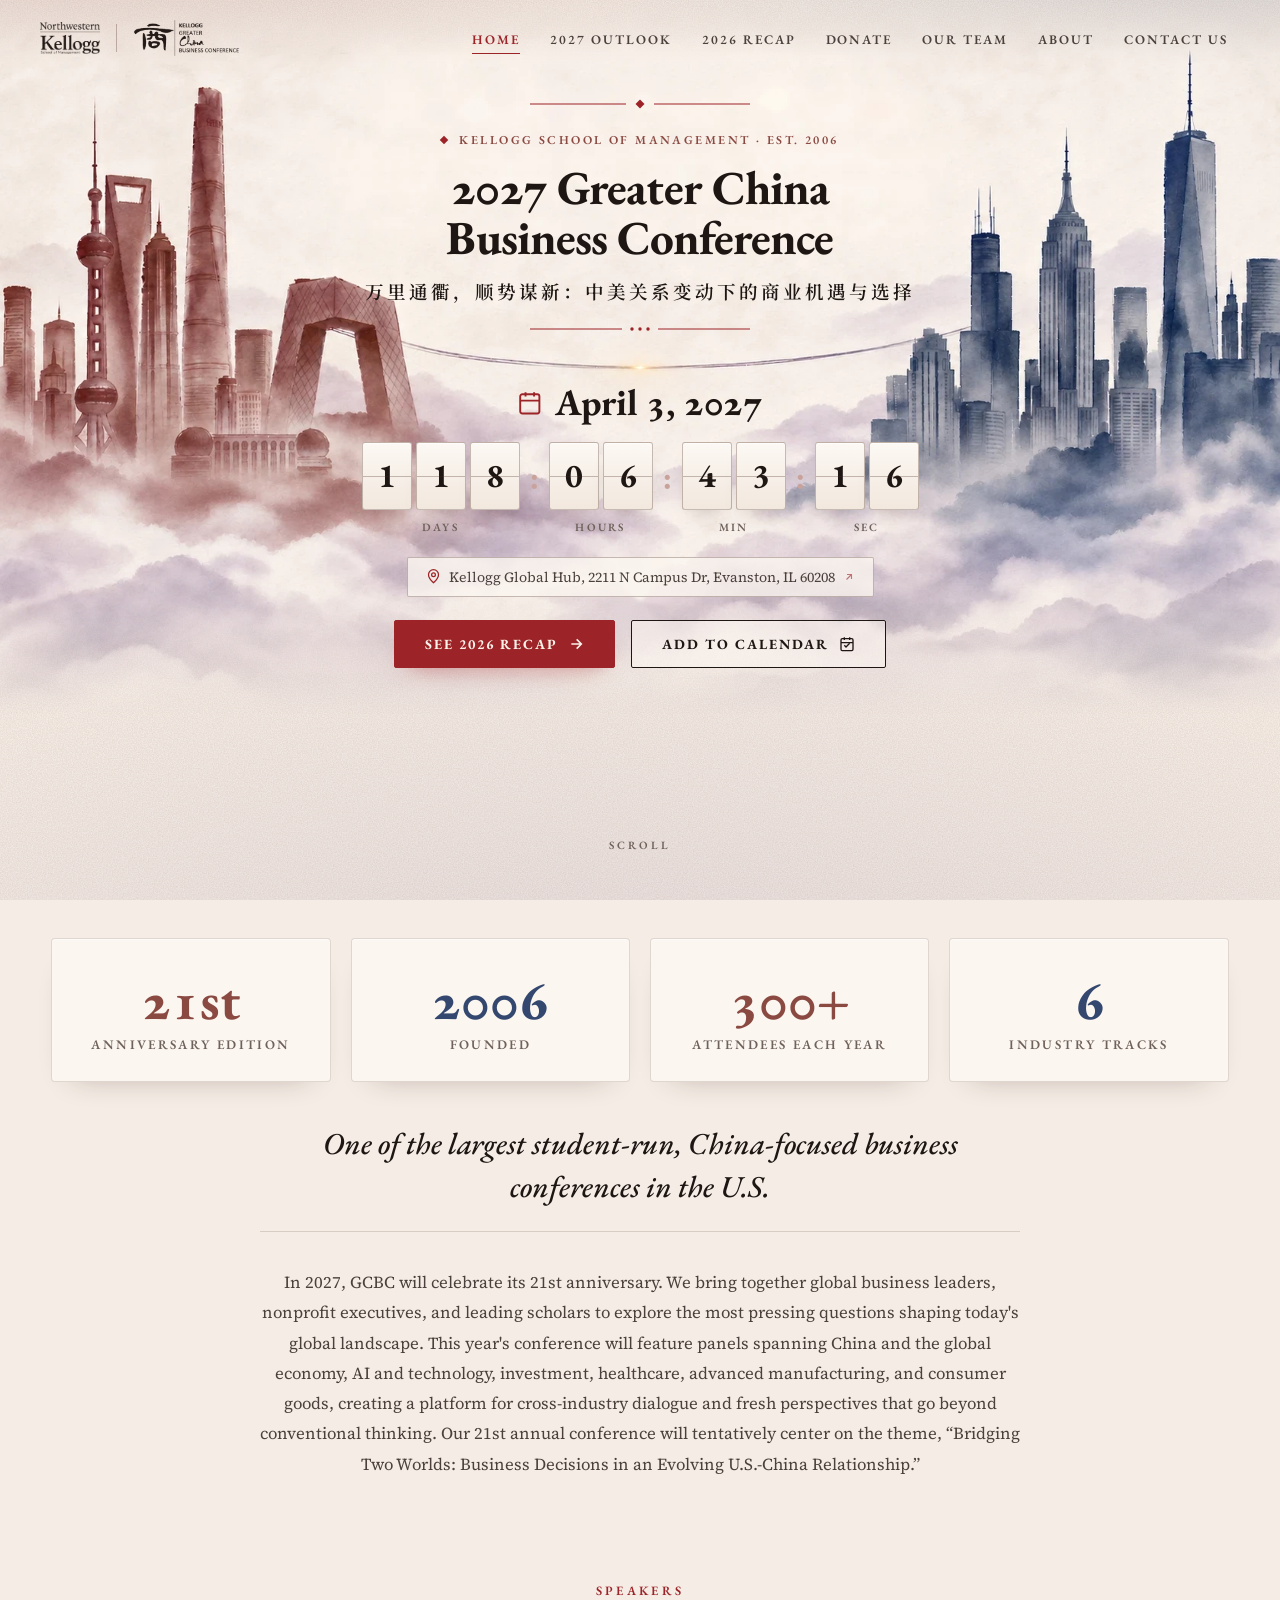
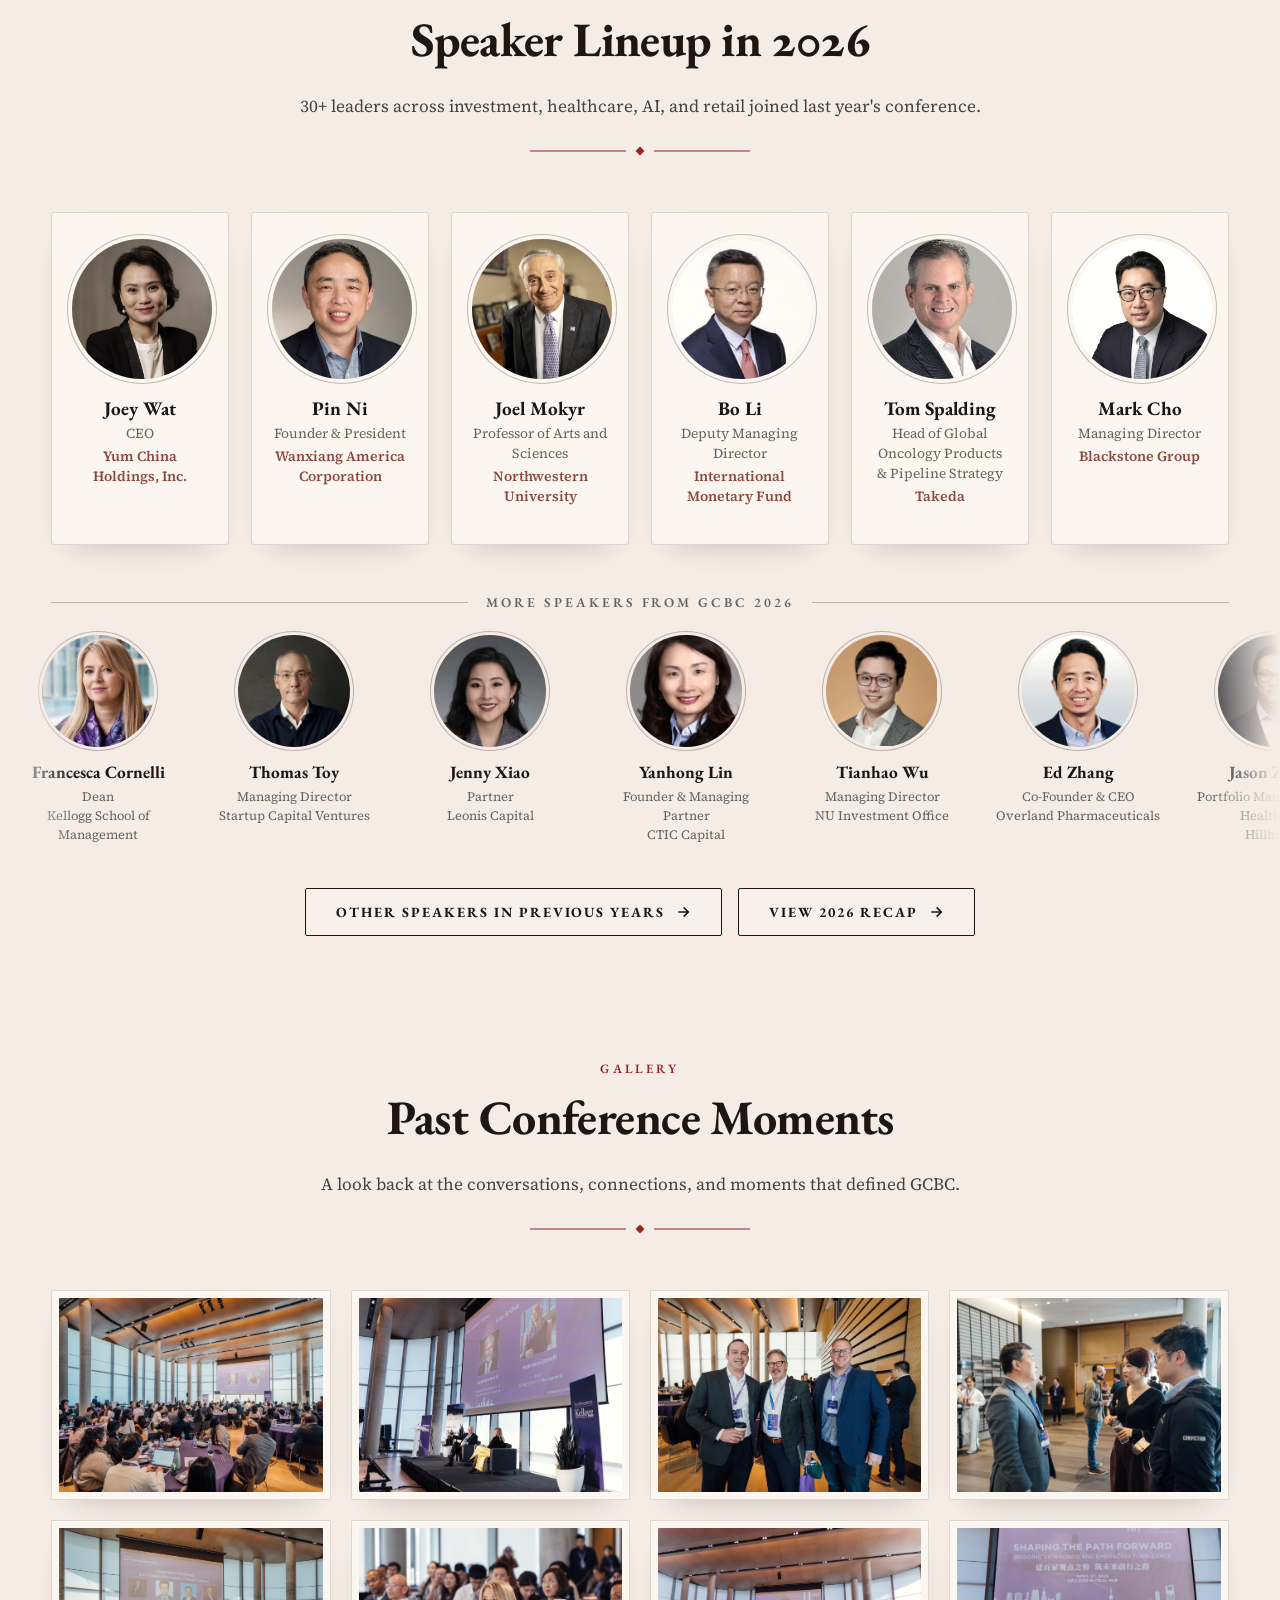
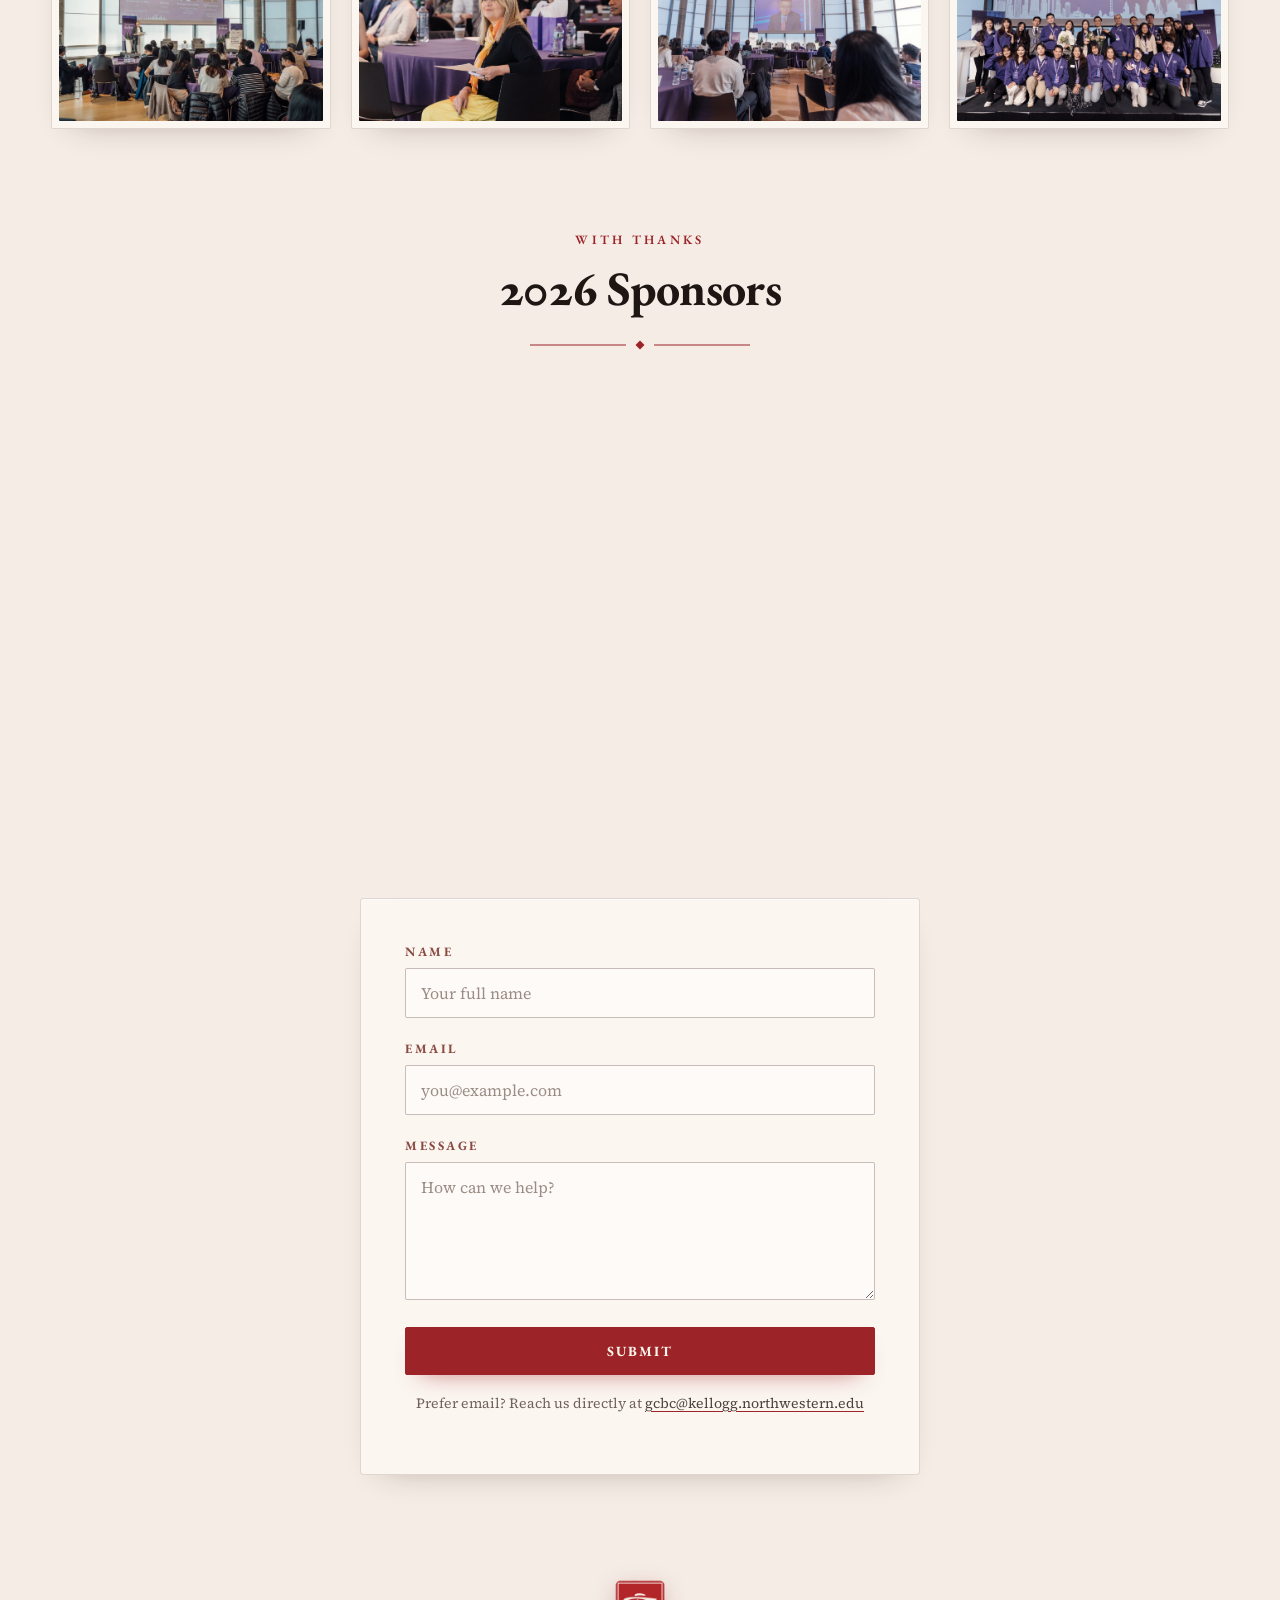
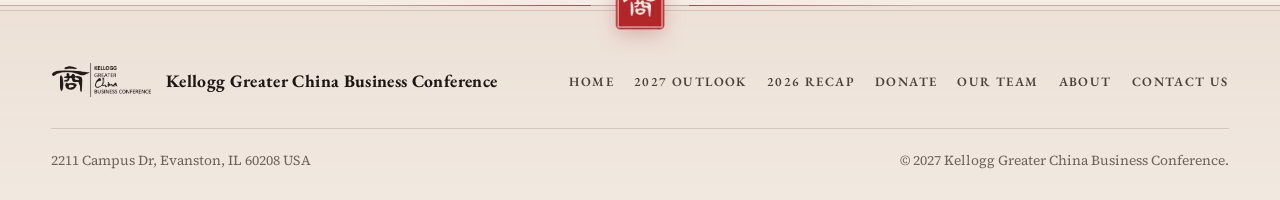
==== index.html @ 3455c98d "Initial commit: GCBC ink-wash redesign Restyle the GCBC site from the dark aurora/glass theme into a" ====
<!DOCTYPE html>
<html lang="en">
<head>
<meta charset="UTF-8">
<meta name="viewport" content="width=device-width, initial-scale=1.0">
<title>Home | Kellogg Greater China Business Conference</title>
<meta name="description" content="2027 Greater China Business Conference — Kellogg School of Management. Coming April 2027.">
<link rel="icon" href="favicon.ico" sizes="any">
<link rel="icon" type="image/png" sizes="32x32" href="favicon-32.png">
<link rel="icon" type="image/png" sizes="16x16" href="favicon-16.png">
<link rel="icon" type="image/png" sizes="192x192" href="favicon-192.png">
<link rel="apple-touch-icon" href="apple-touch-icon.png">
<link rel="stylesheet" href="css/styles.css?v=1">
</head>
<body>

<div class="paper-bg"></div>
<div class="paper-grain"></div>

<!-- NAV -->
<nav class="site-nav">
  <div class="nav-inner">
    <a href="index.html" class="nav-brand">
      <img src="assets/img/logos/kellogg-som-ink.png" alt="Northwestern Kellogg School of Management">
      <span class="divider"></span>
      <img class="gcbc-logo" src="assets/img/logos/gcbc-logo-ink.png" alt="Kellogg Greater China Business Conference">
    </a>
    <ul class="nav-links" id="navLinks">
      <li><a href="index.html">Home</a></li>
      <li><a href="2027-outlook.html">2027 Outlook</a></li>
      <li><a href="2026-recap.html">2026 Recap</a></li>
      <li><a href="donate.html">Donate</a></li>
      <li><a href="our-team.html">Our Team</a></li>
      <li><a href="about-us.html">About</a></li>
      <li><a href="contact-us.html">Contact Us</a></li>
    </ul>
    <button class="nav-toggle" id="navToggle" aria-label="Toggle menu"><span></span><span></span><span></span></button>
  </div>
</nav>

<!-- HERO -->
<header class="hero">
  <div class="hero-stage">
    <div class="hero-media">
      <img src="assets/img/hero/inkwash-skyline.webp" width="1678" height="937" fetchpriority="high" alt="Ink-wash illustration of the Shanghai and Beijing skylines in rust on the left and the Chicago and New York skylines in slate blue on the right, joined by a slender bridge above the clouds">
    </div>
    <div class="hero-top">
      <span class="orn"></span>
      <div class="hero-eyebrow"><span class="dot"></span> Kellogg School of Management &middot; Est. 2006</div>
      <h1 class="hero-title">2027 Greater China<br>Business Conference</h1>
      <p class="hero-cn" lang="zh-Hans">万里通衢，顺势谋新：中美关系变动下的商业机遇与选择</p>
      <span class="orn-dots"></span>
    </div>
    <div class="hero-lower">
      <div class="hero-date">
        <svg viewBox="0 0 24 24" fill="none" stroke="currentColor" stroke-width="1.8"><rect x="3" y="4" width="18" height="18" rx="2"/><path d="M16 2v4M8 2v4M3 10h18"/></svg>
        <span>April 3, 2027</span>
      </div>
      <div class="countdown" id="heroCountdown" data-target="2027-04-03T09:30:00-05:00" aria-label="Countdown to GCBC 2027"></div>
      <div class="hero-meta">
        <a class="pill pill-link" href="https://www.google.com/maps/search/?api=1&amp;query=Kellogg+Global+Hub+2211+N+Campus+Dr+Evanston+IL+60208" target="_blank" rel="noopener">
          <svg viewBox="0 0 24 24" fill="none" stroke="currentColor" stroke-width="2"><path d="M12 22s8-7.5 8-13a8 8 0 1 0-16 0c0 5.5 8 13 8 13z"/><circle cx="12" cy="9" r="3"/></svg>
          Kellogg Global Hub, 2211 N Campus Dr, Evanston, IL 60208
          <svg class="pill-link-icon" viewBox="0 0 24 24" fill="none" stroke="currentColor" stroke-width="2.2"><path d="M7 17 17 7M8 7h9v9"/></svg>
        </a>
      </div>
      <div class="hero-cta">
        <a href="2026-recap.html" class="btn btn-primary">
          See 2026 Recap
          <svg width="16" height="16" viewBox="0 0 24 24" fill="none" stroke="currentColor" stroke-width="2.4"><path d="M5 12h14M13 5l7 7-7 7"/></svg>
        </a>
        <a href="assets/calendar/gcbc-2027.ics" download="GCBC-2027.ics" class="btn btn-ghost">Add to Calendar
          <svg width="16" height="16" viewBox="0 0 24 24" fill="none" stroke="currentColor" stroke-width="2"><rect x="3" y="4" width="18" height="18" rx="2"/><path d="M16 2v4M8 2v4M3 10h18"/><path d="M8 14l2.5 2.5L16 11"/></svg>
        </a>
      </div>
    </div>
    <div class="scroll-cue">
      <span>SCROLL</span>
      <div class="scroll-chevrons">
        <svg viewBox="0 0 24 24" fill="none" stroke="currentColor" stroke-width="2.4" stroke-linecap="round" stroke-linejoin="round"><path d="M6 9l6 6 6-6"/></svg>
        <svg viewBox="0 0 24 24" fill="none" stroke="currentColor" stroke-width="2.4" stroke-linecap="round" stroke-linejoin="round"><path d="M6 9l6 6 6-6"/></svg>
      </div>
    </div>
  </div>
</header>

<!-- STATS -->
<section class="section-tight">
  <div class="container">
    <div class="stats-row" data-stagger>
      <div class="paper-card stat-card reveal-scale">
        <div class="stat-num" data-count="21" data-suffix="st">0</div>
        <div class="stat-label">Anniversary Edition</div>
      </div>
      <div class="paper-card stat-card reveal-scale">
        <div class="stat-num" data-count="2006">0</div>
        <div class="stat-label">Founded</div>
      </div>
      <div class="paper-card stat-card reveal-scale">
        <div class="stat-num" data-count="300" data-suffix="+">0</div>
        <div class="stat-label">Attendees Each Year</div>
      </div>
      <div class="paper-card stat-card reveal-scale">
        <div class="stat-num" data-count="6">0</div>
        <div class="stat-label">Industry Tracks</div>
      </div>
    </div>
    <p class="stats-lead reveal">One of the largest student-run, China-focused business conferences in the U.S.</p>
    <p class="hero-desc reveal" style="max-width:760px; margin:24px auto 0; padding-top:36px; text-align:center; border-top:1px solid var(--border);">In 2027, GCBC will celebrate its 21st anniversary. We bring together global business leaders, nonprofit executives, and leading scholars to explore the most pressing questions shaping today's global landscape. This year's conference will feature panels spanning China and the global economy, AI and technology, investment, healthcare, advanced manufacturing, and consumer goods, creating a platform for cross-industry dialogue and fresh perspectives that go beyond conventional thinking. Our 21st annual conference will tentatively center on the theme, &ldquo;Bridging Two Worlds: Business Decisions in an Evolving U.S.-China Relationship.&rdquo;</p>
  </div>
</section>

<!-- SPEAKER LINEUP 2026 -->
<section class="section">
  <div class="container">
    <div class="section-head reveal">
      <span class="eyebrow">Speakers</span>
      <h2 class="section-title">Speaker Lineup in 2026</h2>
      <p class="section-sub">30+ leaders across investment, healthcare, AI, and retail joined last year's conference.</p>
    </div>
    <div class="people-grid cols-6 featured-speakers" data-stagger>
      <div class="paper-card person-card reveal-scale">
        <div class="person-photo"><img src="assets/img/speakers-2026/joey-wat.jpg" alt="Joey Wat" loading="lazy"></div>
        <div class="person-name">Joey Wat</div>
        <div class="person-role">CEO</div>
        <div class="person-org">Yum China Holdings, Inc.</div>
      </div>
      <div class="paper-card person-card reveal-scale">
        <div class="person-photo"><img src="assets/img/speakers-2026/pin-ni.jpg" alt="Pin Ni" loading="lazy"></div>
        <div class="person-name">Pin Ni</div>
        <div class="person-role">Founder &amp; President</div>
        <div class="person-org">Wanxiang America Corporation</div>
      </div>
      <div class="paper-card person-card reveal-scale">
        <div class="person-photo"><img src="assets/img/speakers-2026/joel-mokyr.jpg" alt="Joel Mokyr" loading="lazy"></div>
        <div class="person-name">Joel Mokyr</div>
        <div class="person-role">Professor of Arts and Sciences</div>
        <div class="person-org">Northwestern University</div>
      </div>
      <div class="paper-card person-card reveal-scale">
        <div class="person-photo"><img src="assets/img/speakers-2026/bo-li.jpg" alt="Bo Li" loading="lazy"></div>
        <div class="person-name">Bo Li</div>
        <div class="person-role">Deputy Managing Director</div>
        <div class="person-org">International Monetary Fund</div>
      </div>
      <div class="paper-card person-card reveal-scale">
        <div class="person-photo"><img src="assets/img/speakers-2026/tom-spalding.jpg" alt="Tom Spalding" loading="lazy"></div>
        <div class="person-name">Tom Spalding</div>
        <div class="person-role">Head of Global Oncology Products &amp; Pipeline Strategy</div>
        <div class="person-org">Takeda</div>
      </div>
      <div class="paper-card person-card reveal-scale">
        <div class="person-photo"><img src="assets/img/speakers-2026/mark-cho.jpg" alt="Mark Cho" loading="lazy"></div>
        <div class="person-name">Mark Cho</div>
        <div class="person-role">Managing Director</div>
        <div class="person-org">Blackstone Group</div>
      </div>
    </div>
    <div class="speaker-divider reveal"><span>More speakers from GCBC 2026</span></div>
  </div>
  <div class="speaker-marquee">
    <div class="speaker-marquee-track">
      <div class="speaker-card">
        <div class="speaker-photo"><img src="assets/img/speakers-2026/francesca-cornelli.jpg" alt="Francesca Cornelli" loading="lazy"></div>
        <div class="speaker-name">Francesca Cornelli</div>
        <div class="speaker-title">Dean<br>Kellogg School of Management</div>
      </div>
      <div class="speaker-card">
        <div class="speaker-photo"><img src="assets/img/speakers-2026/thomas-toy.jpg" alt="Thomas Toy" loading="lazy"></div>
        <div class="speaker-name">Thomas Toy</div>
        <div class="speaker-title">Managing Director<br>Startup Capital Ventures</div>
      </div>
      <div class="speaker-card">
        <div class="speaker-photo"><img src="assets/img/speakers-2026/jenny-xiao.jpg" alt="Jenny Xiao" loading="lazy"></div>
        <div class="speaker-name">Jenny Xiao</div>
        <div class="speaker-title">Partner<br>Leonis Capital</div>
      </div>
      <div class="speaker-card">
        <div class="speaker-photo"><img src="assets/img/speakers-2026/yanhong-lin.jpg" alt="Yanhong Lin" loading="lazy"></div>
        <div class="speaker-name">Yanhong Lin</div>
        <div class="speaker-title">Founder &amp; Managing Partner<br>CTIC Capital</div>
      </div>
      <div class="speaker-card">
        <div class="speaker-photo"><img src="assets/img/speakers-2026/tianhao-wu.jpg" alt="Tianhao Wu" loading="lazy"></div>
        <div class="speaker-name">Tianhao Wu</div>
        <div class="speaker-title">Managing Director<br>NU Investment Office</div>
      </div>
      <div class="speaker-card">
        <div class="speaker-photo"><img src="assets/img/speakers-2026/ed-zhang.jpg" alt="Ed Zhang" loading="lazy"></div>
        <div class="speaker-name">Ed Zhang</div>
        <div class="speaker-title">Co-Founder &amp; CEO<br>Overland Pharmaceuticals</div>
      </div>
      <div class="speaker-card">
        <div class="speaker-photo"><img src="assets/img/speakers-2026/jason-zhang.jpg" alt="Jason Zhang" loading="lazy"></div>
        <div class="speaker-name">Jason Zhang</div>
        <div class="speaker-title">Portfolio Manager, Global Healthcare<br>Hillhouse</div>
      </div>
      <div class="speaker-card">
        <div class="speaker-photo"><img src="assets/img/speakers-2026/fred-fei.jpg" alt="Fred Fei" loading="lazy"></div>
        <div class="speaker-name">Fred Fei</div>
        <div class="speaker-title">CEO &amp; Funding Partner<br>Fortera Capital</div>
      </div>
      <div class="speaker-card">
        <div class="speaker-photo"><img src="assets/img/speakers-2026/anthony-hsiao.jpg" alt="Anthony Hsiao" loading="lazy"></div>
        <div class="speaker-name">Anthony Hsiao</div>
        <div class="speaker-title">Partner<br>Zhongmei Capital</div>
      </div>
      <div class="speaker-card">
        <div class="speaker-photo"><img src="assets/img/speakers-2026/bruce-markell.jpg" alt="Bruce Markell" loading="lazy"></div>
        <div class="speaker-name">Bruce Markell</div>
        <div class="speaker-title">Professor<br>Pritzker Law School</div>
      </div>
      <div class="speaker-card">
        <div class="speaker-photo"><img src="assets/img/speakers-2026/weiyong-sun.jpg" alt="Weiyong Sun" loading="lazy"></div>
        <div class="speaker-name">Weiyong Sun</div>
        <div class="speaker-title">Chief Business Officer<br>Hansoh Pharma</div>
      </div>
      <div class="speaker-card">
        <div class="speaker-photo"><img src="assets/img/speakers-2026/qiusong-tang.jpg" alt="Qiusong Tang" loading="lazy"></div>
        <div class="speaker-name">Qiusong Tang</div>
        <div class="speaker-title">Global Search &amp; Evaluation Lead<br>Roche / Genentech</div>
      </div>
      <div class="speaker-card">
        <div class="speaker-photo"><img src="assets/img/speakers-2026/blake-salisbury.jpg" alt="Blake Salisbury" loading="lazy"></div>
        <div class="speaker-name">Blake Salisbury</div>
        <div class="speaker-title">SVP of Business Development<br>Innovent Biologics</div>
      </div>
      <div class="speaker-card">
        <div class="speaker-photo"><img src="assets/img/speakers-2026/kyle-lahucik.jpg" alt="Kyle LaHucik" loading="lazy"></div>
        <div class="speaker-name">Kyle LaHucik</div>
        <div class="speaker-title">Biotech Journalist<br>Endpoints News</div>
      </div>
      <div class="speaker-card">
        <div class="speaker-photo"><img src="assets/img/speakers-2026/tom-cong.jpg" alt="Tom Cong" loading="lazy"></div>
        <div class="speaker-name">Tom Cong</div>
        <div class="speaker-title">Sr. Director, Corporate Investment<br>Cisco Systems, Inc.</div>
      </div>
      <div class="speaker-card">
        <div class="speaker-photo"><img src="assets/img/speakers-2026/gabriel-quek.jpg" alt="Gabriel Quek" loading="lazy"></div>
        <div class="speaker-name">Gabriel Quek</div>
        <div class="speaker-title">Senior Director &amp; Head of Partnerships<br>Legora</div>
      </div>
      <div class="speaker-card">
        <div class="speaker-photo"><img src="assets/img/speakers-2026/li-wang.jpg" alt="Li Wang" loading="lazy"></div>
        <div class="speaker-name">Li Wang</div>
        <div class="speaker-title">Head of Statistical Innovation<br>AbbVie</div>
      </div>
      <div class="speaker-card">
        <div class="speaker-photo"><img src="assets/img/speakers-2026/sebastien-martin.jpg" alt="S&eacute;bastien Martin" loading="lazy"></div>
        <div class="speaker-name">S&eacute;bastien Martin</div>
        <div class="speaker-title">Associate Professor<br>Kellogg School of Management</div>
      </div>
      <div class="speaker-card">
        <div class="speaker-photo"><img src="assets/img/speakers-2026/xubei-luo.jpg" alt="Xubei Luo" loading="lazy"></div>
        <div class="speaker-name">Xubei Luo</div>
        <div class="speaker-title">Senior Economist<br>World Bank</div>
      </div>
      <div class="speaker-card">
        <div class="speaker-photo"><img src="assets/img/speakers-2026/bin-li.jpg" alt="Bin Li" loading="lazy"></div>
        <div class="speaker-name">Bin Li</div>
        <div class="speaker-title">Group Advisory Board &amp; Former VP<br>JD.com</div>
      </div>
      <div class="speaker-card">
        <div class="speaker-photo"><img src="assets/img/speakers-2026/jason-goldberg.jpg" alt="Jason Goldberg" loading="lazy"></div>
        <div class="speaker-name">Jason Goldberg</div>
        <div class="speaker-title">Chief Commerce Strategy Officer<br>Publicis Groupe</div>
      </div>
      <div class="speaker-card">
        <div class="speaker-photo"><img src="assets/img/speakers-2026/jie-cheng.jpg" alt="Jie Cheng" loading="lazy"></div>
        <div class="speaker-name">Jie Cheng</div>
        <div class="speaker-title">Former Global VP &amp; Head of Digital Commerce<br>Mondel&#275;z</div>
      </div>
      <div class="speaker-card">
        <div class="speaker-photo"><img src="assets/img/speakers-2026/yi-wang.jpg" alt="Yi Wang" loading="lazy"></div>
        <div class="speaker-name">Yi Wang</div>
        <div class="speaker-title">Founder &amp; CEO<br>Yelophant</div>
      </div>
      <div class="speaker-card">
        <div class="speaker-photo"><img src="assets/img/speakers-2026/ashlee-humphreys.jpg" alt="Ashlee Humphreys" loading="lazy"></div>
        <div class="speaker-name">Ashlee Humphreys</div>
        <div class="speaker-title">Professor<br>Medill School of Journalism</div>
      </div>
      <div class="speaker-card">
        <div class="speaker-photo"><img src="assets/img/speakers-2026/francesca-cornelli.jpg" alt="Francesca Cornelli" loading="lazy"></div>
        <div class="speaker-name">Francesca Cornelli</div>
        <div class="speaker-title">Dean<br>Kellogg School of Management</div>
      </div>
      <div class="speaker-card">
        <div class="speaker-photo"><img src="assets/img/speakers-2026/thomas-toy.jpg" alt="Thomas Toy" loading="lazy"></div>
        <div class="speaker-name">Thomas Toy</div>
        <div class="speaker-title">Managing Director<br>Startup Capital Ventures</div>
      </div>
      <div class="speaker-card">
        <div class="speaker-photo"><img src="assets/img/speakers-2026/jenny-xiao.jpg" alt="Jenny Xiao" loading="lazy"></div>
        <div class="speaker-name">Jenny Xiao</div>
        <div class="speaker-title">Partner<br>Leonis Capital</div>
      </div>
      <div class="speaker-card">
        <div class="speaker-photo"><img src="assets/img/speakers-2026/yanhong-lin.jpg" alt="Yanhong Lin" loading="lazy"></div>
        <div class="speaker-name">Yanhong Lin</div>
        <div class="speaker-title">Founder &amp; Managing Partner<br>CTIC Capital</div>
      </div>
      <div class="speaker-card">
        <div class="speaker-photo"><img src="assets/img/speakers-2026/tianhao-wu.jpg" alt="Tianhao Wu" loading="lazy"></div>
        <div class="speaker-name">Tianhao Wu</div>
        <div class="speaker-title">Managing Director<br>NU Investment Office</div>
      </div>
      <div class="speaker-card">
        <div class="speaker-photo"><img src="assets/img/speakers-2026/ed-zhang.jpg" alt="Ed Zhang" loading="lazy"></div>
        <div class="speaker-name">Ed Zhang</div>
        <div class="speaker-title">Co-Founder &amp; CEO<br>Overland Pharmaceuticals</div>
      </div>
      <div class="speaker-card">
        <div class="speaker-photo"><img src="assets/img/speakers-2026/jason-zhang.jpg" alt="Jason Zhang" loading="lazy"></div>
        <div class="speaker-name">Jason Zhang</div>
        <div class="speaker-title">Portfolio Manager, Global Healthcare<br>Hillhouse</div>
      </div>
      <div class="speaker-card">
        <div class="speaker-photo"><img src="assets/img/speakers-2026/fred-fei.jpg" alt="Fred Fei" loading="lazy"></div>
        <div class="speaker-name">Fred Fei</div>
        <div class="speaker-title">CEO &amp; Funding Partner<br>Fortera Capital</div>
      </div>
      <div class="speaker-card">
        <div class="speaker-photo"><img src="assets/img/speakers-2026/anthony-hsiao.jpg" alt="Anthony Hsiao" loading="lazy"></div>
        <div class="speaker-name">Anthony Hsiao</div>
        <div class="speaker-title">Partner<br>Zhongmei Capital</div>
      </div>
      <div class="speaker-card">
        <div class="speaker-photo"><img src="assets/img/speakers-2026/bruce-markell.jpg" alt="Bruce Markell" loading="lazy"></div>
        <div class="speaker-name">Bruce Markell</div>
        <div class="speaker-title">Professor<br>Pritzker Law School</div>
      </div>
      <div class="speaker-card">
        <div class="speaker-photo"><img src="assets/img/speakers-2026/weiyong-sun.jpg" alt="Weiyong Sun" loading="lazy"></div>
        <div class="speaker-name">Weiyong Sun</div>
        <div class="speaker-title">Chief Business Officer<br>Hansoh Pharma</div>
      </div>
      <div class="speaker-card">
        <div class="speaker-photo"><img src="assets/img/speakers-2026/qiusong-tang.jpg" alt="Qiusong Tang" loading="lazy"></div>
        <div class="speaker-name">Qiusong Tang</div>
        <div class="speaker-title">Global Search &amp; Evaluation Lead<br>Roche / Genentech</div>
      </div>
      <div class="speaker-card">
        <div class="speaker-photo"><img src="assets/img/speakers-2026/blake-salisbury.jpg" alt="Blake Salisbury" loading="lazy"></div>
        <div class="speaker-name">Blake Salisbury</div>
        <div class="speaker-title">SVP of Business Development<br>Innovent Biologics</div>
      </div>
      <div class="speaker-card">
        <div class="speaker-photo"><img src="assets/img/speakers-2026/kyle-lahucik.jpg" alt="Kyle LaHucik" loading="lazy"></div>
        <div class="speaker-name">Kyle LaHucik</div>
        <div class="speaker-title">Biotech Journalist<br>Endpoints News</div>
      </div>
      <div class="speaker-card">
        <div class="speaker-photo"><img src="assets/img/speakers-2026/tom-cong.jpg" alt="Tom Cong" loading="lazy"></div>
        <div class="speaker-name">Tom Cong</div>
        <div class="speaker-title">Sr. Director, Corporate Investment<br>Cisco Systems, Inc.</div>
      </div>
      <div class="speaker-card">
        <div class="speaker-photo"><img src="assets/img/speakers-2026/gabriel-quek.jpg" alt="Gabriel Quek" loading="lazy"></div>
        <div class="speaker-name">Gabriel Quek</div>
        <div class="speaker-title">Senior Director &amp; Head of Partnerships<br>Legora</div>
      </div>
      <div class="speaker-card">
        <div class="speaker-photo"><img src="assets/img/speakers-2026/li-wang.jpg" alt="Li Wang" loading="lazy"></div>
        <div class="speaker-name">Li Wang</div>
        <div class="speaker-title">Head of Statistical Innovation<br>AbbVie</div>
      </div>
      <div class="speaker-card">
        <div class="speaker-photo"><img src="assets/img/speakers-2026/sebastien-martin.jpg" alt="S&eacute;bastien Martin" loading="lazy"></div>
        <div class="speaker-name">S&eacute;bastien Martin</div>
        <div class="speaker-title">Associate Professor<br>Kellogg School of Management</div>
      </div>
      <div class="speaker-card">
        <div class="speaker-photo"><img src="assets/img/speakers-2026/xubei-luo.jpg" alt="Xubei Luo" loading="lazy"></div>
        <div class="speaker-name">Xubei Luo</div>
        <div class="speaker-title">Senior Economist<br>World Bank</div>
      </div>
      <div class="speaker-card">
        <div class="speaker-photo"><img src="assets/img/speakers-2026/bin-li.jpg" alt="Bin Li" loading="lazy"></div>
        <div class="speaker-name">Bin Li</div>
        <div class="speaker-title">Group Advisory Board &amp; Former VP<br>JD.com</div>
      </div>
      <div class="speaker-card">
        <div class="speaker-photo"><img src="assets/img/speakers-2026/jason-goldberg.jpg" alt="Jason Goldberg" loading="lazy"></div>
        <div class="speaker-name">Jason Goldberg</div>
        <div class="speaker-title">Chief Commerce Strategy Officer<br>Publicis Groupe</div>
      </div>
      <div class="speaker-card">
        <div class="speaker-photo"><img src="assets/img/speakers-2026/jie-cheng.jpg" alt="Jie Cheng" loading="lazy"></div>
        <div class="speaker-name">Jie Cheng</div>
        <div class="speaker-title">Former Global VP &amp; Head of Digital Commerce<br>Mondel&#275;z</div>
      </div>
      <div class="speaker-card">
        <div class="speaker-photo"><img src="assets/img/speakers-2026/yi-wang.jpg" alt="Yi Wang" loading="lazy"></div>
        <div class="speaker-name">Yi Wang</div>
        <div class="speaker-title">Founder &amp; CEO<br>Yelophant</div>
      </div>
      <div class="speaker-card">
        <div class="speaker-photo"><img src="assets/img/speakers-2026/ashlee-humphreys.jpg" alt="Ashlee Humphreys" loading="lazy"></div>
        <div class="speaker-name">Ashlee Humphreys</div>
        <div class="speaker-title">Professor<br>Medill School of Journalism</div>
      </div>
    </div>
  </div>
  <div class="container" style="display:flex; justify-content:center; gap:16px; flex-wrap:wrap; margin-top:8px;">
    <a href="about-us.html" class="btn btn-ghost">Other Speakers in Previous Years
      <svg width="16" height="16" viewBox="0 0 24 24" fill="none" stroke="currentColor" stroke-width="2.4"><path d="M5 12h14M13 5l7 7-7 7"/></svg>
    </a>
    <a href="2026-recap.html" class="btn btn-ghost">View 2026 Recap
      <svg width="16" height="16" viewBox="0 0 24 24" fill="none" stroke="currentColor" stroke-width="2.4"><path d="M5 12h14M13 5l7 7-7 7"/></svg>
    </a>
  </div>
</section>

<!-- PAST CONFERENCE MOMENTS -->
<section class="section">
  <div class="container">
    <div class="section-head reveal">
      <span class="eyebrow">Gallery</span>
      <h2 class="section-title">Past Conference Moments</h2>
      <p class="section-sub">A look back at the conversations, connections, and moments that defined GCBC.</p>
    </div>
    <div class="gallery-grid" data-lightbox data-stagger>
      <div class="gallery-item reveal-scale"><img src="assets/img/gallery-2027/moment-1.jpg" loading="lazy" alt="GCBC conference moment"><div class="gi-overlay"><span>View</span></div><div class="gi-icon"><svg viewBox="0 0 24 24" fill="none" stroke="currentColor" stroke-width="2"><path d="M15 3h6v6M9 21H3v-6M21 3l-7 7M3 21l7-7"/></svg></div></div>
      <div class="gallery-item reveal-scale"><img src="assets/img/gallery-2027/moment-2.jpg" loading="lazy" alt="GCBC conference moment"><div class="gi-overlay"><span>View</span></div><div class="gi-icon"><svg viewBox="0 0 24 24" fill="none" stroke="currentColor" stroke-width="2"><path d="M15 3h6v6M9 21H3v-6M21 3l-7 7M3 21l7-7"/></svg></div></div>
      <div class="gallery-item reveal-scale"><img src="assets/img/gallery-2027/moment-3.jpg" loading="lazy" alt="GCBC conference moment"><div class="gi-overlay"><span>View</span></div><div class="gi-icon"><svg viewBox="0 0 24 24" fill="none" stroke="currentColor" stroke-width="2"><path d="M15 3h6v6M9 21H3v-6M21 3l-7 7M3 21l7-7"/></svg></div></div>
      <div class="gallery-item reveal-scale"><img src="assets/img/gallery-2027/moment-4.jpg" loading="lazy" alt="GCBC conference moment"><div class="gi-overlay"><span>View</span></div><div class="gi-icon"><svg viewBox="0 0 24 24" fill="none" stroke="currentColor" stroke-width="2"><path d="M15 3h6v6M9 21H3v-6M21 3l-7 7M3 21l7-7"/></svg></div></div>
      <div class="gallery-item reveal-scale"><img src="assets/img/gallery-2027/moment-5.jpg" loading="lazy" alt="GCBC conference moment"><div class="gi-overlay"><span>View</span></div><div class="gi-icon"><svg viewBox="0 0 24 24" fill="none" stroke="currentColor" stroke-width="2"><path d="M15 3h6v6M9 21H3v-6M21 3l-7 7M3 21l7-7"/></svg></div></div>
      <div class="gallery-item reveal-scale"><img src="assets/img/gallery-2027/moment-6.jpg" loading="lazy" alt="GCBC conference moment"><div class="gi-overlay"><span>View</span></div><div class="gi-icon"><svg viewBox="0 0 24 24" fill="none" stroke="currentColor" stroke-width="2"><path d="M15 3h6v6M9 21H3v-6M21 3l-7 7M3 21l7-7"/></svg></div></div>
      <div class="gallery-item reveal-scale"><img src="assets/img/gallery-2027/moment-7.jpg" loading="lazy" alt="GCBC conference moment"><div class="gi-overlay"><span>View</span></div><div class="gi-icon"><svg viewBox="0 0 24 24" fill="none" stroke="currentColor" stroke-width="2"><path d="M15 3h6v6M9 21H3v-6M21 3l-7 7M3 21l7-7"/></svg></div></div>
      <div class="gallery-item reveal-scale"><img src="assets/img/gallery-2027/moment-8.jpg" loading="lazy" alt="GCBC conference moment"><div class="gi-overlay"><span>View</span></div><div class="gi-icon"><svg viewBox="0 0 24 24" fill="none" stroke="currentColor" stroke-width="2"><path d="M15 3h6v6M9 21H3v-6M21 3l-7 7M3 21l7-7"/></svg></div></div>
    </div>
  </div>
</section>

<!-- SPONSORS -->
<section class="section-tight">
  <div class="container">
    <div class="section-head reveal">
      <span class="eyebrow">With Thanks</span>
      <h2 class="section-title">2026 Sponsors</h2>
    </div>
    <div class="paper-card logo-marquee reveal-scale">
      <div class="logo-marquee-track">
        <div class="logo-marquee-item"><img src="assets/img/logos/yelophant.png" alt="Yelophant" loading="lazy"></div>
        <div class="logo-marquee-item"><img src="assets/img/logos/northwestern-class-2013.png" alt="Northwestern Class of 2013" loading="lazy"></div>
        <div class="logo-marquee-item"><img src="assets/img/logos/psw-group.png" alt="PSW Group" loading="lazy"></div>
        <div class="logo-marquee-item"><img src="assets/img/logos/gcbc-2014-team.png" alt="GCBC 2014 Team" loading="lazy"></div>
        <div class="logo-marquee-item"><img src="assets/img/logos/uniuni.png" alt="Uni Uni" loading="lazy"></div>
        <div class="logo-marquee-item"><img src="assets/img/logos/yelophant.png" alt="" aria-hidden="true" loading="lazy"></div>
        <div class="logo-marquee-item"><img src="assets/img/logos/northwestern-class-2013.png" alt="" aria-hidden="true" loading="lazy"></div>
        <div class="logo-marquee-item"><img src="assets/img/logos/psw-group.png" alt="" aria-hidden="true" loading="lazy"></div>
        <div class="logo-marquee-item"><img src="assets/img/logos/gcbc-2014-team.png" alt="" aria-hidden="true" loading="lazy"></div>
        <div class="logo-marquee-item"><img src="assets/img/logos/uniuni.png" alt="" aria-hidden="true" loading="lazy"></div>
      </div>
    </div>
  </div>
</section>

<!-- GET IN TOUCH -->
<section class="section" id="get-in-touch">
  <div class="container">
    <div class="section-head reveal">
      <span class="eyebrow">Stay Connected</span>
      <h2 class="section-title">Get in Touch</h2>
      <p class="section-sub">Questions about GCBC 2027? Want to sponsor or speak? Send us a note.</p>
    </div>
    <div class="paper-card form-card reveal-scale">
      <form class="gcbc-form" action="https://formspree.io/f/mljgylny" method="POST">
        <input type="hidden" name="_subject" value="New GCBC website inquiry">
        <div class="field">
          <label for="name">Name</label>
          <input type="text" id="name" name="name" placeholder="Your full name" required>
        </div>
        <div class="field">
          <label for="email">Email</label>
          <input type="email" id="email" name="email" placeholder="you@example.com" required>
        </div>
        <div class="field">
          <label for="message">Message</label>
          <textarea id="message" name="message" rows="5" placeholder="How can we help?"></textarea>
        </div>
        <button type="submit" class="btn btn-primary" style="width:100%; justify-content:center;">
          Submit
        </button>
        <div class="form-error">
          <svg width="18" height="18" viewBox="0 0 24 24" fill="none" stroke="currentColor" stroke-width="2.4"><path d="M12 9v4M12 17h.01M10.3 3.9 1.8 18a2 2 0 0 0 1.7 3h17a2 2 0 0 0 1.7-3L13.7 3.9a2 2 0 0 0-3.4 0Z"/></svg>
          Something went wrong — please try again or email us directly.
        </div>
        <p class="form-note">Prefer email? Reach us directly at <a href="mailto:gcbc@kellogg.northwestern.edu" target="_blank" rel="noopener">gcbc@kellogg.northwestern.edu</a></p>
        <div class="form-success">
          <svg width="18" height="18" viewBox="0 0 24 24" fill="none" stroke="currentColor" stroke-width="2.4"><path d="M20 6 9 17l-5-5"/></svg>
          Thanks for submitting!
        </div>
      </form>
    </div>
  </div>
</section>

<!-- FOOTER -->
<footer class="site-footer">
  <div class="container">
    <div class="footer-seal"><img src="assets/img/seal.png" alt="" aria-hidden="true" width="54" height="54"></div>
    <div class="footer-top">
      <a href="index.html" class="footer-brand">
        <img src="assets/img/logos/gcbc-logo-ink.png" alt="GCBC">
        <span style="font-weight:700; color:var(--text-0);">Kellogg Greater China Business Conference</span>
      </a>
      <ul class="footer-links">
        <li><a href="index.html">Home</a></li>
        <li><a href="2027-outlook.html">2027 Outlook</a></li>
        <li><a href="2026-recap.html">2026 Recap</a></li>
        <li><a href="donate.html">Donate</a></li>
        <li><a href="our-team.html">Our Team</a></li>
        <li><a href="about-us.html">About</a></li>
        <li><a href="contact-us.html">Contact Us</a></li>
      </ul>
    </div>
    <div class="footer-bottom">
      <span>2211 Campus Dr, Evanston, IL 60208 USA</span>
      <span>&copy; 2027 Kellogg Greater China Business Conference.</span>
    </div>
  </div>
</footer>

<script src="js/main.js?v=1"></script>
</body>
</html>
---- css/styles.css ----
/* ==========================================================================
   GCBC — Ink-Wash Design System
   Rice-paper ground, watercolor skylines, vermilion seal, classical serif type.
   Derived from the "Bridging Two Worlds" key visual (Shanghai rust / Chicago slate).
   ========================================================================== */

@import url('https://fonts.googleapis.com/css2?family=EB+Garamond:ital,wght@0,400;0,500;0,600;0,700;0,800;1,400;1,500&family=Source+Serif+4:opsz,wght@8..60,400;8..60,500;8..60,600;8..60,700&family=Noto+Serif+SC:wght@400;600;700&display=swap');

:root{
  /* paper */
  --paper:#f4ece5;
  --paper-2:#efe4db;
  --paper-3:#e6d8cc;
  --card:rgba(255,251,246,.66);
  --card-solid:#fbf6f0;

  /* ink */
  --ink:#1d1613;
  --ink-2:#4b403b;
  --ink-3:#6f625b;

  /* pigments */
  --crimson:#9c2327;
  --seal:#b2262a;
  --rust:#8a4a42;
  --rust-soft:#c9a39b;
  --slate:#33476f;
  --slate-soft:#8d98b3;
  --mauve:#bfb0bf;

  /* lines */
  --hair:rgba(74,45,36,.16);
  --hair-2:rgba(74,45,36,.30);

  /* legacy aliases (inline styles in pages still read these) */
  --text-0:var(--ink);
  --text-1:var(--ink-2);
  --text-2:var(--ink-3);
  --border:var(--hair);
  --border-strong:var(--hair-2);

  --shadow-card:0 1px 0 rgba(255,255,255,.7) inset, 0 14px 32px -24px rgba(70,38,28,.45);
  --shadow-lift:0 1px 0 rgba(255,255,255,.7) inset, 0 22px 40px -24px rgba(70,38,28,.5);

  --radius-lg:4px;
  --radius-md:3px;
  --radius-sm:2px;

  --font-display:'EB Garamond','Noto Serif SC','Songti SC',Georgia,serif;
  --font-body:'Source Serif 4','Noto Serif SC','Songti SC',Georgia,serif;
  --font-cn:'Noto Serif SC','Songti SC','STSong',serif;

  --ease:cubic-bezier(.22,.9,.3,1);
  --nav-h:76px;

  --orn-line:url("data:image/svg+xml,%3Csvg xmlns='http://www.w3.org/2000/svg' viewBox='0 0 220 10'%3E%3Cpath d='M0 5H96M124 5H220' stroke='%239c2327' stroke-width='1'/%3E%3Cpath d='M110 .5 114.5 5 110 9.5 105.5 5Z' fill='%239c2327'/%3E%3C/svg%3E");
  --orn-dots:url("data:image/svg+xml,%3Csvg xmlns='http://www.w3.org/2000/svg' viewBox='0 0 220 10'%3E%3Cpath d='M0 5H92M128 5H220' stroke='%239c2327' stroke-width='1'/%3E%3Ccircle cx='102' cy='5' r='1.7' fill='%239c2327'/%3E%3Ccircle cx='110' cy='5' r='1.7' fill='%239c2327'/%3E%3Ccircle cx='118' cy='5' r='1.7' fill='%239c2327'/%3E%3C/svg%3E");
}

*,*::before,*::after{ box-sizing:border-box; }
html{ scroll-behavior:smooth; overflow-x:hidden; }
[id]{ scroll-margin-top:calc(var(--nav-h) + 24px); }
body{
  margin:0;
  font-family:var(--font-body);
  font-size:1rem;
  background:var(--paper);
  color:var(--ink);
  position:relative;
  opacity:0;
  animation:pageIn .6s var(--ease) forwards;
  -webkit-font-smoothing:antialiased;
}
@keyframes pageIn{ to{ opacity:1; } }
@keyframes pageOut{ to{ opacity:0; } }
body.page-out{ animation:pageOut .32s var(--ease) forwards; pointer-events:none; }

h1,h2,h3,h4{
  font-family:var(--font-display);
  font-variant-numeric:oldstyle-nums;
  font-weight:700;
  line-height:1.12;
  margin:0 0 .5em;
  letter-spacing:-0.012em;
  color:var(--ink);
}
p{ margin:0 0 1em; color:var(--ink-2); line-height:1.8; }
em{ font-style:italic; }
a{ color:inherit; text-decoration:none; }
img{ max-width:100%; display:block; }
ul{ margin:0; padding:0; list-style:none; }
button{ font-family:inherit; }

::selection{ background:var(--crimson); color:var(--paper); }

::-webkit-scrollbar{ width:10px; height:10px; }
::-webkit-scrollbar-track{ background:var(--paper-2); }
::-webkit-scrollbar-thumb{ background:var(--rust-soft); border-radius:10px; border:2px solid var(--paper-2); }
::-webkit-scrollbar-thumb:hover{ background:var(--rust); }

.container{ width:min(1180px, 92%); margin-inline:auto; }

/* ------------------------------------------------------------ paper ground -- */
.paper-bg{
  position:fixed; inset:0; z-index:0; pointer-events:none; overflow:hidden;
  background:
    radial-gradient(1200px 720px at 6% -12%, rgba(154,90,82,.15), transparent 62%),
    radial-gradient(1100px 720px at 98% -10%, rgba(51,71,111,.13), transparent 62%),
    radial-gradient(1500px 620px at 50% 116%, rgba(191,176,191,.32), transparent 66%),
    var(--paper);
}
.paper-grain{
  position:fixed; inset:0; z-index:0; pointer-events:none; opacity:.5; mix-blend-mode:multiply;
  background-image:url("data:image/svg+xml,%3Csvg xmlns='http://www.w3.org/2000/svg' width='260' height='260'%3E%3Cfilter id='n'%3E%3CfeTurbulence type='fractalNoise' baseFrequency='.8' numOctaves='3' seed='4' stitchTiles='stitch'/%3E%3CfeColorMatrix values='0 0 0 0 .42  0 0 0 0 .27  0 0 0 0 .2  0 0 0 .5 -.12'/%3E%3C/filter%3E%3Crect width='100%25' height='100%25' filter='url(%23n)'/%3E%3C/svg%3E");
}

.scroll-progress{
  position:fixed; top:0; left:0; height:2px; width:0%; z-index:2000;
  background:var(--crimson);
  transition:width .08s linear;
}

/* ---------------------------------------------------------------- ornaments -- */
.orn{ display:block; width:min(100%,240px); height:10px; margin:0 auto; background:var(--orn-line) center/100% 100% no-repeat; }
.orn-dots{ display:block; width:min(100%,240px); height:10px; margin:0 auto; background:var(--orn-dots) center/100% 100% no-repeat; }

/* ================================================================= NAV === */
.site-nav{
  position:fixed; top:0; left:0; right:0; z-index:1000;
  height:var(--nav-h);
  display:flex; align-items:center;
  background:transparent;
  border-bottom:1px solid transparent;
  transition:background .3s var(--ease), height .3s var(--ease), border-color .3s var(--ease), box-shadow .3s var(--ease);
}
.site-nav.scrolled{
  height:64px; background:rgba(244,236,229,.9);
  backdrop-filter:blur(14px) saturate(120%); -webkit-backdrop-filter:blur(14px) saturate(120%);
  border-color:var(--hair);
  box-shadow:0 10px 30px -26px rgba(70,38,28,.6);
}
.nav-inner{ width:min(1280px,94%); margin-inline:auto; display:flex; align-items:center; justify-content:space-between; gap:24px; }
.nav-brand{ display:flex; align-items:center; gap:16px; padding:6px 2px; transition:opacity .3s var(--ease); }
.nav-brand:hover{ opacity:.72; }
.nav-brand img{ height:32px; width:auto; }
.nav-brand .divider{ width:1px; height:28px; background:var(--hair-2); }
.nav-brand .gcbc-logo{ height:38px; }

.nav-links{ display:flex; align-items:center; gap:2px; }
.nav-links a{
  position:relative; padding:10px 14px; font-family:var(--font-display); font-size:.82rem; font-weight:600;
  letter-spacing:.15em; text-transform:uppercase; color:var(--ink-2); transition:color .25s var(--ease);
}
.nav-links a::after{
  content:''; position:absolute; left:14px; right:14px; bottom:4px; height:1px; background:var(--crimson);
  transform:scaleX(0); transform-origin:center; transition:transform .35s var(--ease);
}
.nav-links a:hover{ color:var(--crimson); }
.nav-links a:hover::after, .nav-links a.active::after{ transform:scaleX(1); }
.nav-links a.active{ color:var(--crimson); }

.nav-toggle{
  display:none; width:42px; height:42px; border-radius:2px; border:1px solid var(--hair-2);
  background:var(--card-solid); cursor:pointer; position:relative; z-index:1100;
}
.nav-toggle span{ position:absolute; left:10px; right:10px; height:1.5px; background:var(--ink); transition:transform .3s var(--ease), opacity .3s var(--ease); }
.nav-toggle span:nth-child(1){ top:14px; }
.nav-toggle span:nth-child(2){ top:20px; }
.nav-toggle span:nth-child(3){ top:26px; }
.nav-toggle.open span:nth-child(1){ transform:translateY(6px) rotate(45deg); }
.nav-toggle.open span:nth-child(2){ opacity:0; }
.nav-toggle.open span:nth-child(3){ transform:translateY(-6px) rotate(-45deg); }

/* ============================================================== BUTTONS === */
.btn{
  position:relative; display:inline-flex; align-items:center; gap:10px;
  padding:14px 30px; font-family:var(--font-display); font-weight:700; font-size:.88rem; letter-spacing:.14em; text-transform:uppercase;
  border-radius:2px; border:1px solid transparent; cursor:pointer;
  transition:background .3s var(--ease), color .3s var(--ease), border-color .3s var(--ease), transform .3s var(--ease), box-shadow .3s var(--ease);
}
.btn svg{ transition:transform .3s var(--ease); }
.btn:hover svg{ transform:translateX(3px); }
.btn-primary{
  background:var(--crimson); color:#fbf3ea; border-color:var(--crimson);
  box-shadow:0 12px 24px -16px rgba(156,35,39,.75);
}
.btn-primary:hover{ background:var(--ink); border-color:var(--ink); transform:translateY(-2px); box-shadow:0 16px 28px -16px rgba(29,22,19,.7); }
.btn-ghost{ background:rgba(251,246,240,.55); color:var(--ink); border-color:var(--ink); }
.btn-ghost:hover{ background:var(--ink); color:var(--paper); transform:translateY(-2px); }
.btn:disabled{ opacity:.6; cursor:progress; }

/* =============================================================== HERO ==== */
.hero{ position:relative; z-index:1; overflow:hidden; --art-shift:max(0px, calc((1280px - 100vw) * .28)); }
.hero-stage{
  position:relative; display:flex; flex-direction:column; align-items:center;
  min-height:max(calc(56vw + var(--art-shift)), 100svh);
}
.hero-media{ position:absolute; top:var(--art-shift); left:0; width:100%; z-index:0; pointer-events:none; }
.hero-media img{
  width:100%; height:auto;
  -webkit-mask-image:linear-gradient(180deg, transparent 0, #000 9%, #000 80%, transparent 100%);
  mask-image:linear-gradient(180deg, transparent 0, #000 9%, #000 80%, transparent 100%);
}
.hero-top{
  position:relative; z-index:2; width:min(52vw, 860px); text-align:center;
  padding-top:calc(var(--nav-h) + clamp(8px, 1.8vw, 30px)); min-height:calc(29vw + var(--art-shift));
}
.hero-top .orn{ margin-bottom:clamp(10px,1.3vw,18px); animation:fadeUp .8s var(--ease) both; }
.hero-eyebrow{
  display:inline-flex; align-items:center; gap:12px; margin-bottom:clamp(8px,1.1vw,16px);
  font-family:var(--font-display); font-size:clamp(.7rem,.95vw,.84rem); font-weight:600; letter-spacing:.2em; text-transform:uppercase; color:var(--rust);
  animation:fadeUp .8s var(--ease) both; animation-delay:.05s;
}
.hero-eyebrow .dot{ width:6px; height:6px; background:var(--crimson); transform:rotate(45deg); flex:none; }
.hero-title{
  font-size:clamp(1.9rem, 3.7vw, 4rem); font-weight:700; letter-spacing:-0.02em; line-height:1.06;
  margin-bottom:clamp(8px,1vw,14px); color:var(--ink);
  animation:fadeUp .8s var(--ease) both; animation-delay:.12s;
}
.hero-title .num{ color:var(--crimson); }
.hero-cn{
  font-family:var(--font-cn); font-weight:600; font-size:clamp(.95rem,1.45vw,1.3rem); letter-spacing:.16em;
  color:var(--ink); margin:0 0 clamp(10px,1.2vw,16px);
  animation:fadeUp .8s var(--ease) both; animation-delay:.18s;
}
.hero-top .orn-dots{ animation:fadeUp .8s var(--ease) both; animation-delay:.22s; }
@keyframes fadeUp{ from{ opacity:0; transform:translateY(22px);} to{ opacity:1; transform:translateY(0);} }

.hero-lower{
  position:relative; z-index:2; width:min(760px,92%); text-align:center;
  padding:clamp(8px,1vw,16px) 0 clamp(64px,9vw,140px);
}

.hero-date{
  display:inline-flex; align-items:center; gap:12px; margin-bottom:clamp(14px,1.6vw,22px);
  animation:fadeUp .8s var(--ease) both; animation-delay:.16s;
}
.hero-date svg{ width:clamp(20px,2vw,26px); height:clamp(20px,2vw,26px); color:var(--crimson); flex:none; }
.hero-date span{
  font-family:var(--font-display); font-variant-numeric:oldstyle-nums; font-weight:700; letter-spacing:-0.005em;
  font-size:clamp(1.6rem,2.9vw,2.5rem); line-height:1; color:var(--ink);
}

/* --------------------------------------------------------- flip countdown --- */
.countdown{
  display:flex; align-items:flex-start; justify-content:center; gap:10px; flex-wrap:wrap;
  margin-bottom:clamp(16px,1.8vw,24px); perspective:600px;
  animation:fadeUp .8s var(--ease) both; animation-delay:.2s;
}
.countdown.is-done{ display:block; }
.countdown-message{ font-family:var(--font-display); font-size:clamp(1.3rem,2.4vw,1.8rem); font-weight:700; color:var(--crimson); }
.countdown-group{ display:flex; flex-direction:column; align-items:center; gap:10px; }
.countdown-digits{ display:flex; gap:4px; }
.countdown-colon{
  align-self:center; margin-top:-22px; font-family:var(--font-display); font-size:clamp(1.4rem,3vw,2rem); font-weight:700; color:var(--rust-soft);
}
.flip-card{
  position:relative; width:clamp(34px,4.2vw,50px); height:clamp(46px,5.8vw,68px);
  border-radius:3px; background:linear-gradient(180deg, #fcf8f3 0%, #f2e8de 100%);
  border:1px solid var(--hair-2);
  box-shadow:0 12px 22px -16px rgba(70,38,28,.6), 0 1px 0 rgba(255,255,255,.8) inset;
  display:flex; align-items:center; justify-content:center; overflow:hidden;
  transform-style:preserve-3d;
}
.flip-card::after{ content:''; position:absolute; left:0; right:0; top:50%; height:1px; background:var(--hair-2); z-index:2; }
.flip-card span{
  font-family:var(--font-display); font-variant-numeric:lining-nums tabular-nums; font-weight:700;
  font-size:clamp(1.3rem,3.2vw,2.1rem); color:var(--ink); line-height:1;
}
.flip-card.flipping{ animation:flipCard .5s ease; }
@keyframes flipCard{
  0%{ transform:rotateX(0deg); }
  49%{ transform:rotateX(-90deg); }
  50%{ transform:rotateX(90deg); }
  100%{ transform:rotateX(0deg); }
}
.countdown-label{ font-family:var(--font-display); font-size:.7rem; font-weight:600; letter-spacing:.2em; text-transform:uppercase; color:var(--ink-3); }

.hero-meta{
  display:flex; flex-wrap:wrap; justify-content:center; gap:14px; margin-bottom:clamp(16px,1.8vw,26px);
  animation:fadeUp .8s var(--ease) both; animation-delay:.28s;
}
.hero-meta .pill{
  display:inline-flex; align-items:center; gap:8px; padding:9px 18px; border-radius:2px;
  background:rgba(251,246,240,.78); backdrop-filter:blur(6px); -webkit-backdrop-filter:blur(6px);
  border:1px solid var(--hair-2); font-size:.88rem; color:var(--ink-2);
}
.hero-meta .pill svg{ width:15px; height:15px; flex:none; color:var(--crimson); }
.hero-meta .pill-link{ cursor:pointer; transition:border-color .3s var(--ease), background .3s var(--ease), color .3s var(--ease); }
.hero-meta .pill-link:hover{ border-color:var(--crimson); background:#fff9f3; color:var(--ink); }
.pill-link-icon{ width:12px!important; height:12px!important; opacity:.6; transition:opacity .3s var(--ease), transform .3s var(--ease); }
.hero-meta .pill-link:hover .pill-link-icon{ opacity:1; transform:translate(1px,-1px); }

.hero-desc{ color:var(--ink-2); font-size:1.05rem; max-width:680px; margin:0 auto 34px; }
.hero-cta{ display:flex; justify-content:center; gap:16px; flex-wrap:wrap; animation:fadeUp .8s var(--ease) both; animation-delay:.4s; }

.scroll-cue{
  position:absolute; left:50%; bottom:22px; transform:translateX(-50%); z-index:2;
  display:flex; flex-direction:column; align-items:center; gap:6px; color:var(--ink-3);
  font-family:var(--font-display); font-size:.7rem; font-weight:600; letter-spacing:.26em;
}
.scroll-chevrons{ display:flex; flex-direction:column; align-items:center; height:20px; color:var(--crimson); }
.scroll-chevrons svg{ width:16px; height:16px; margin-top:-7px; opacity:0; animation:chevronFlow 1.8s ease-in-out infinite; }
.scroll-chevrons svg:last-child{ animation-delay:.3s; }
@keyframes chevronFlow{
  0%{ opacity:0; transform:translateY(-6px); }
  40%{ opacity:1; transform:translateY(0); }
  80%{ opacity:0; transform:translateY(6px); }
  100%{ opacity:0; transform:translateY(6px); }
}

/* ============================================================= SECTION === */
.section{ position:relative; z-index:1; padding:60px 0; }
.section-tight{ position:relative; z-index:1; padding:38px 0; }
.section-head{ text-align:center; max-width:760px; margin:0 auto 56px; }
.section-head::after{ content:''; display:block; width:220px; max-width:60%; height:10px; margin:24px auto 0; background:var(--orn-line) center/100% 100% no-repeat; }
.eyebrow{
  display:inline-block; font-family:var(--font-display); font-size:.8rem; font-weight:600; letter-spacing:.26em; text-transform:uppercase;
  color:var(--crimson); margin-bottom:14px;
}
.section-title{ font-size:clamp(2rem,3.9vw,3rem); font-weight:700; color:var(--ink); }
.section-sub{ color:var(--ink-2); font-size:1.08rem; margin-bottom:0; }

/* -------------------------------------------------------------- reveal --- */
.reveal{ opacity:0; transform:translateY(26px); transition:opacity .9s var(--ease), transform .9s var(--ease); }
.reveal.is-visible{ opacity:1; transform:translateY(0); }
.reveal-scale{ opacity:0; transform:translateY(18px) scale(.975); transition:opacity .8s var(--ease), transform .8s var(--ease); }
.reveal-scale.is-visible{ opacity:1; transform:none; }

/* ================================================================ CARDS == */
.paper-card{
  position:relative; border-radius:var(--radius-lg); background:var(--card);
  border:1px solid var(--hair); box-shadow:var(--shadow-card);
  overflow:hidden; transition:transform .45s var(--ease), border-color .45s var(--ease), box-shadow .45s var(--ease), background .45s var(--ease);
}
.paper-card::before{
  content:''; position:absolute; left:0; top:0; width:100%; height:2px; background:var(--crimson);
  transform:scaleX(0); transform-origin:left; transition:transform .5s var(--ease);
}
.paper-card:hover{ border-color:var(--hair-2); box-shadow:var(--shadow-lift); background:rgba(255,252,248,.88); transform:translateY(-3px); }
.paper-card:hover::before{ transform:scaleX(1); }

/* ============================================================ GALLERY === */
.gallery-grid{ display:grid; grid-template-columns:repeat(4,1fr); gap:20px; }
.gallery-item{
  position:relative; overflow:hidden; aspect-ratio:4/3; cursor:pointer; padding:7px;
  background:var(--card-solid); border:1px solid var(--hair); border-radius:2px; box-shadow:var(--shadow-card);
  transition:transform .45s var(--ease), box-shadow .45s var(--ease);
}
.gallery-item:hover{ transform:translateY(-3px) rotate(-.4deg); box-shadow:var(--shadow-lift); }
.gallery-item img{ width:100%; height:100%; object-fit:cover; border-radius:1px; transition:transform .7s var(--ease), filter .5s var(--ease); filter:sepia(.1) saturate(.95); }
.gallery-item:hover img{ transform:scale(1.05); filter:none; }
.gallery-item .gi-overlay{
  position:absolute; inset:7px; display:flex; align-items:flex-end; padding:14px;
  background:linear-gradient(0deg, rgba(29,22,19,.72) 0%, transparent 55%);
  opacity:0; transition:opacity .4s var(--ease);
}
.gallery-item:hover .gi-overlay{ opacity:1; }
.gallery-item .gi-overlay span{ font-family:var(--font-display); font-size:.82rem; font-weight:600; letter-spacing:.18em; text-transform:uppercase; color:#fbf3ea; }
.gallery-item .gi-icon{
  position:absolute; top:16px; right:16px; width:34px; height:34px; border-radius:50%;
  background:rgba(251,246,240,.92); display:flex; align-items:center; justify-content:center;
  opacity:0; transform:scale(.7); transition:opacity .35s var(--ease), transform .35s var(--ease);
}
.gallery-item:hover .gi-icon{ opacity:1; transform:scale(1); }
.gallery-item .gi-icon svg{ width:15px; height:15px; color:var(--ink); }

/* lightbox */
.lightbox{
  position:fixed; inset:0; z-index:3000; display:flex; align-items:center; justify-content:center;
  background:rgba(29,22,19,.93); opacity:0; pointer-events:none; transition:opacity .35s var(--ease);
}
.lightbox.open{ opacity:1; pointer-events:auto; }
.lightbox img{
  max-width:min(86vw,1100px); max-height:80vh; border:8px solid var(--card-solid); border-radius:2px;
  box-shadow:0 30px 90px -20px rgba(0,0,0,.8); transform:scale(.94); transition:transform .4s var(--ease);
}
.lightbox.open img{ transform:scale(1); }
.lightbox .lb-close, .lightbox .lb-nav{
  position:absolute; width:46px; height:46px; border-radius:50%; background:rgba(251,246,240,.1);
  border:1px solid rgba(251,246,240,.35); color:#fbf3ea; display:flex; align-items:center; justify-content:center;
  cursor:pointer; transition:background .25s, transform .25s, border-color .25s;
}
.lightbox .lb-close svg, .lightbox .lb-nav svg{ width:20px; height:20px; }
.lightbox .lb-close{ top:24px; right:24px; }
.lightbox .lb-close:hover, .lightbox .lb-nav:hover{ background:var(--crimson); border-color:var(--crimson); transform:scale(1.08); }
.lightbox .lb-prev{ left:24px; top:50%; transform:translateY(-50%); }
.lightbox .lb-next{ right:24px; top:50%; transform:translateY(-50%); }
.lightbox .lb-prev:hover, .lightbox .lb-next:hover{ transform:translateY(-50%) scale(1.08); }

/* =============================================================== DONATE === */
.donate-tabs{ display:flex; justify-content:center; gap:6px; flex-wrap:wrap; margin-bottom:36px; border-bottom:1px solid var(--hair); }
.donate-tab{
  position:relative; padding:14px 28px; border:0; background:transparent; cursor:pointer;
  color:var(--ink-3); font-family:var(--font-display); font-weight:700; font-size:1.02rem; letter-spacing:.08em;
  transition:color .3s var(--ease);
}
.donate-tab::after{ content:''; position:absolute; left:20px; right:20px; bottom:-1px; height:2px; background:var(--crimson); transform:scaleX(0); transition:transform .35s var(--ease); }
.donate-tab:hover{ color:var(--ink); }
.donate-tab.active{ color:var(--crimson); }
.donate-tab.active::after{ transform:scaleX(1); }
.donate-panel[hidden]{ display:none; }
.donate-table-card{ padding:0; overflow:hidden; }
.donate-table-card:hover{ transform:none; }
.table-scroll{ overflow-x:auto; -webkit-overflow-scrolling:touch; }
.donate-table{ width:100%; border-collapse:collapse; min-width:560px; }
.donate-table th, .donate-table td{ padding:16px 20px; border-bottom:1px solid var(--hair); font-size:.94rem; }
.donate-table thead th{
  font-family:var(--font-display); font-weight:700; color:var(--ink); text-align:center; font-size:1.08rem;
  background:rgba(138,74,66,.07); white-space:nowrap; border-bottom:1px solid var(--hair-2);
}
.donate-table thead th span{ display:block; font-family:var(--font-body); font-weight:500; color:var(--ink-3); font-size:.78rem; margin-top:2px; letter-spacing:.02em; }
.donate-table thead th:first-child{ text-align:left; }
.donate-table tbody td{ text-align:center; color:var(--ink-2); }
.donate-table tbody td:first-child{ text-align:left; color:var(--ink); font-weight:500; }
.donate-table tbody tr:last-child td{ border-bottom:none; }
.donate-table tbody tr:hover td{ background:rgba(138,74,66,.04); }
.donate-table td.yes{ color:var(--crimson); font-weight:700; font-size:1.05rem; }
.donate-table td.no{ color:var(--ink-3); }
.donate-note{ display:block; font-size:.78rem; font-weight:400; color:var(--ink-3); margin-top:3px; }
.donate-footnote{ padding:18px 24px; margin:0; font-size:.86rem; color:var(--ink-3); text-align:center; }
.donor-type-toggle{ display:flex; gap:10px; }
.donor-type-btn{
  flex:1; padding:12px; border-radius:2px; border:1px solid var(--hair-2); background:rgba(255,255,255,.4);
  color:var(--ink-2); font-family:var(--font-display); font-weight:700; font-size:1rem; letter-spacing:.06em; cursor:pointer; transition:all .3s var(--ease);
}
.donor-type-btn:hover{ border-color:var(--crimson); color:var(--ink); }
.donor-type-btn.active{ color:#fbf3ea; background:var(--crimson); border-color:var(--crimson); }
.tier-options{ display:flex; gap:10px; flex-wrap:wrap; }
.tier-chip{
  flex:1; min-width:110px; padding:13px 10px; border-radius:2px; border:1px solid var(--hair-2);
  background:rgba(255,255,255,.4); color:var(--ink-2); font-family:var(--font-display); font-weight:700; font-size:.98rem; letter-spacing:.04em; text-align:center;
  cursor:pointer; transition:all .3s var(--ease);
}
.tier-chip:hover{ border-color:var(--crimson); color:var(--ink); }
.tier-chip.active{ color:#fbf3ea; background:var(--crimson); border-color:var(--crimson); }

/* ============================================================== OUTLOOK === */
.outlook-section{
  position:relative;
  background:
    linear-gradient(90deg, rgba(138,74,66,.08) 0%, transparent 38%, transparent 62%, rgba(51,71,111,.08) 100%);
  border-top:1px solid var(--hair); border-bottom:1px solid var(--hair);
}
.outlook-lead{ max-width:820px; margin:0 auto 44px; text-align:center; color:var(--ink-2); font-size:1.1rem; line-height:1.9; }
.outlook-twocol{ display:grid; grid-template-columns:1fr 1fr; gap:24px; margin-bottom:40px; }
.outlook-card{ padding:32px 34px; }
.outlook-card:nth-child(1)::before{ background:var(--rust); }
.outlook-card:nth-child(2)::before{ background:var(--slate); }
.outlook-card h3{ font-weight:700; font-size:1.45rem; color:var(--ink); margin-bottom:12px; }
.outlook-card p{ color:var(--ink-2); font-size:.98rem; line-height:1.8; margin:0; }
.outlook-panels-head{ text-align:center; max-width:680px; margin:0 auto 32px; }
.outlook-panels-head h3{ font-weight:700; font-size:clamp(1.6rem,2.8vw,2.1rem); color:var(--ink); margin-bottom:10px; }
.outlook-panels-head p{ color:var(--ink-3); font-size:1rem; line-height:1.75; margin:0; }
.outlook-panel-grid{ display:grid; grid-template-columns:1fr 1fr; gap:20px; margin-bottom:60px; }
.outlook-panel{ padding:28px 30px; }
.outlook-panel-num{
  display:inline-block; font-family:var(--font-display); font-variant-numeric:oldstyle-nums; font-weight:600; font-size:.88rem; letter-spacing:.2em; text-transform:uppercase;
  color:var(--crimson); margin-bottom:10px;
}
.outlook-panel:nth-child(even) .outlook-panel-num{ color:var(--slate); }
.outlook-panel h4{ font-weight:700; font-size:1.3rem; color:var(--ink); margin-bottom:8px; }
.outlook-panel p{ color:var(--ink-2); font-size:.96rem; line-height:1.75; margin:0; }
@media (max-width:760px){
  .outlook-twocol, .outlook-panel-grid{ grid-template-columns:1fr; }
}

/* ============================================================ SPONSORS === */
.sponsor-wrap{ display:flex; justify-content:center; align-items:center; padding:46px; }
.sponsor-wrap img{ max-height:120px; width:auto; transition:transform .4s var(--ease); }
.sponsor-wrap:hover img{ transform:scale(1.04); }
.sponsor-strip{ display:flex; flex-wrap:wrap; gap:12px; justify-content:center; }
.sponsor-chip{
  padding:10px 20px; border-radius:2px; background:var(--card); border:1px solid var(--hair);
  font-family:var(--font-display); font-weight:600; font-size:.95rem; color:var(--ink-2); transition:all .3s var(--ease);
}
.sponsor-chip:hover{ color:var(--crimson); border-color:var(--crimson); transform:translateY(-2px); }

/* -------------------------------------------------------- logo marquee --- */
.logo-marquee{
  position:relative; overflow:hidden; padding:40px 0;
  -webkit-mask-image:linear-gradient(90deg, transparent, #000 10%, #000 90%, transparent);
  mask-image:linear-gradient(90deg, transparent, #000 10%, #000 90%, transparent);
}
.logo-marquee:hover{ transform:none; }
.logo-marquee-track{ display:flex; align-items:center; width:max-content; animation:marquee-scroll 28s linear infinite; }
.logo-marquee:hover .logo-marquee-track{ animation-play-state:paused; }
.logo-marquee-item{
  display:flex; align-items:center; justify-content:center; margin:0 16px; flex:none;
  background:var(--card-solid); border:1px solid var(--hair); border-radius:2px; padding:18px 30px;
  box-shadow:0 12px 24px -20px rgba(70,38,28,.55);
  transition:transform .35s var(--ease), border-color .35s var(--ease);
}
.logo-marquee-item img{ height:40px; max-width:190px; width:auto; object-fit:contain; display:block; }
.logo-marquee-item:hover{ transform:translateY(-3px); border-color:var(--crimson); }

/* --------------------------------------------------- featured speakers --- */
.featured-speakers{ margin-top:40px; }
.featured-speakers .person-photo{ width:140px; height:140px; }
.speaker-divider{
  display:flex; align-items:center; gap:18px; margin:48px 0 4px;
  color:var(--ink-3); font-family:var(--font-display); font-size:.84rem; font-weight:600; letter-spacing:.22em; text-transform:uppercase;
}
.speaker-divider::before, .speaker-divider::after{ content:''; flex:1; height:1px; background:var(--hair-2); }
@media (max-width:480px){
  .featured-speakers .person-photo{ width:112px; height:112px; }
}

/* ----------------------------------------------------- speaker marquee --- */
.speaker-marquee{
  position:relative; overflow:hidden; padding:20px 0 36px;
  -webkit-mask-image:linear-gradient(90deg, transparent, #000 6%, #000 94%, transparent);
  mask-image:linear-gradient(90deg, transparent, #000 6%, #000 94%, transparent);
}
.speaker-marquee-track{ display:flex; align-items:flex-start; width:max-content; animation:marquee-scroll 150s linear infinite; }
.speaker-marquee:hover .speaker-marquee-track{ animation-play-state:paused; }
.speaker-card{ flex:none; width:168px; margin:0 14px; text-align:center; }
.speaker-photo{
  width:112px; height:112px; border-radius:50%; margin:0 auto 14px; overflow:hidden;
  box-shadow:0 0 0 3px var(--paper), 0 0 0 4px var(--hair-2);
  transition:box-shadow .3s var(--ease), transform .3s var(--ease);
}
.speaker-card:hover .speaker-photo{ box-shadow:0 0 0 3px var(--paper), 0 0 0 4px var(--crimson); transform:translateY(-4px); }
.speaker-photo img{ width:100%; height:100%; object-fit:cover; display:block; filter:sepia(.12) saturate(.92); transition:filter .3s var(--ease); }
.speaker-card:hover .speaker-photo img{ filter:none; }
.speaker-name{ font-family:var(--font-display); font-weight:700; font-size:1.08rem; color:var(--ink); margin-bottom:5px; }
.speaker-title{ font-size:.8rem; color:var(--ink-3); line-height:1.45; }
@media (prefers-reduced-motion:reduce){
  .speaker-marquee-track{ animation:none; overflow-x:auto; }
}
@keyframes marquee-scroll{ from{ transform:translateX(0); } to{ transform:translateX(-50%); } }
@media (prefers-reduced-motion:reduce){
  .logo-marquee-track{ animation:none; }
}

/* ============================================================== PEOPLE === */
.people-grid{ display:grid; grid-template-columns:repeat(auto-fill,minmax(220px,1fr)); gap:22px; }
.people-grid.cols-6{ grid-template-columns:repeat(6,1fr); }
.person-card{ padding:26px 20px 24px; text-align:center; }
.person-photo{
  width:112px; height:112px; border-radius:50%; margin:0 auto 18px; overflow:hidden; position:relative;
  box-shadow:0 0 0 4px var(--card-solid), 0 0 0 5px var(--hair-2);
  transition:box-shadow .4s var(--ease);
}
.person-card:hover .person-photo{ box-shadow:0 0 0 4px var(--card-solid), 0 0 0 5px var(--crimson); }
.person-photo img{ width:100%; height:100%; object-fit:cover; filter:sepia(.12) saturate(.92); transition:transform .5s var(--ease), filter .4s var(--ease); }
.person-card:hover .person-photo img{ transform:scale(1.06); filter:none; }
.person-name{ font-family:var(--font-display); font-weight:700; font-size:1.2rem; color:var(--ink); margin-bottom:4px; line-height:1.2; }
.person-role{ font-size:.86rem; color:var(--ink-3); margin-bottom:2px; line-height:1.45; }
.person-org{ font-size:.88rem; color:var(--rust); font-weight:600; margin-bottom:14px; line-height:1.45; }
.connect-link{
  display:inline-flex; align-items:center; gap:7px; font-family:var(--font-display); font-size:.8rem; font-weight:700; letter-spacing:.16em; text-transform:uppercase;
  color:var(--ink-2); padding:7px 16px; border-radius:2px; border:1px solid var(--hair-2); transition:all .3s var(--ease);
}
.connect-link:hover{ color:#fbf3ea; background:var(--crimson); border-color:var(--crimson); }
.connect-link svg{ width:13px; height:13px; }

.team-group{ margin-bottom:68px; }
.team-group-title{
  display:flex; align-items:center; gap:16px; margin-bottom:30px; font-family:var(--font-display); font-size:1.15rem; font-weight:700;
  letter-spacing:.2em; text-transform:uppercase; color:var(--ink);
}
.team-group-title::after{ content:''; flex:1; height:1px; background:linear-gradient(90deg, var(--hair-2), transparent); }
.team-group-title .idx{
  width:32px; height:32px; border-radius:2px; display:flex; align-items:center; justify-content:center; flex:none;
  background:var(--seal); color:#f8ece2; font-size:.84rem; font-weight:700; letter-spacing:.02em;
  box-shadow:inset 0 0 0 2px var(--seal), inset 0 0 0 3px rgba(248,236,226,.55);
}

/* ============================================================== STATS === */
.stats-row{ display:grid; grid-template-columns:repeat(4,1fr); gap:20px; }
.stat-card{ padding:32px 22px 28px; text-align:center; }
.stat-num{
  font-family:var(--font-display); font-variant-numeric:oldstyle-nums; font-weight:700; font-size:clamp(2.4rem,4.4vw,3.4rem); line-height:1.05;
  color:var(--rust); margin-bottom:8px;
}
.stat-card:nth-child(even) .stat-num{ color:var(--slate); }
.stat-card:nth-child(even)::before{ background:var(--slate); }
.stat-card:nth-child(odd)::before{ background:var(--rust); }
.stat-label{ font-family:var(--font-display); font-size:.82rem; font-weight:600; color:var(--ink-3); letter-spacing:.18em; text-transform:uppercase; }
.stats-lead{
  max-width:760px; margin:40px auto 0; text-align:center; line-height:1.4;
  font-family:var(--font-display); font-style:italic; font-weight:500; font-size:clamp(1.35rem,2.6vw,1.9rem); color:var(--ink);
}

/* ============================================================= PANELS === */
.timeline{ position:relative; max-width:960px; margin:0 auto; }
.timeline::before{ content:''; position:absolute; left:19px; top:6px; bottom:6px; width:1px; background:var(--hair-2); }
.timeline-progress{ position:absolute; left:18px; top:6px; width:3px; height:0; background:var(--crimson); border-radius:2px; }
.panel-item{ position:relative; padding-left:64px; margin-bottom:22px; }
.panel-dot{
  position:absolute; left:12px; top:30px; width:15px; height:15px; transform:rotate(45deg);
  background:var(--paper); border:1px solid var(--hair-2); z-index:2;
  transition:background .3s var(--ease), border-color .3s var(--ease), box-shadow .3s var(--ease);
}
.panel-item.is-passed .panel-dot{ background:var(--crimson); border-color:var(--crimson); box-shadow:0 0 0 4px rgba(156,35,39,.12); }
.panel-card{ cursor:pointer; }
.panel-head{ display:flex; align-items:center; justify-content:space-between; gap:20px; padding:20px; }
.panel-thumb{
  flex:none; width:116px; height:116px; border-radius:2px; position:relative; cursor:zoom-in; overflow:hidden;
  background:var(--paper-3); padding:5px; background:var(--card-solid); border:1px solid var(--hair);
}
.panel-thumb img{ width:100%; height:100%; object-fit:cover; display:block; filter:sepia(.1) saturate(.95); transition:transform .6s var(--ease), filter .4s var(--ease); }
.panel-card:hover .panel-thumb img{ transform:scale(1.05); filter:none; }
.panel-head-text{ flex:1; min-width:0; }
.panel-tag{ font-family:var(--font-display); font-size:.78rem; font-weight:600; letter-spacing:.2em; text-transform:uppercase; color:var(--crimson); margin-bottom:8px; display:block; }
.panel-title{ font-family:var(--font-display); font-variant-numeric:oldstyle-nums; font-size:1.4rem; font-weight:700; line-height:1.2; color:var(--ink); margin-bottom:10px; }
.panel-speakers{ font-size:.9rem; color:var(--ink-3); line-height:1.7; }
.panel-speakers b{ color:var(--ink-2); font-weight:600; }
.panel-speakers .speaker-line{ display:block; }
.panel-speakers .speaker-line + .speaker-line{ margin-top:2px; }
.panel-chevron{
  flex:none; width:36px; height:36px; border-radius:50%; background:transparent; border:1px solid var(--hair-2); color:var(--ink);
  display:flex; align-items:center; justify-content:center; transition:transform .4s var(--ease), background .3s, border-color .3s, color .3s;
}
.panel-card.open .panel-chevron{ transform:rotate(135deg); background:var(--crimson); border-color:var(--crimson); color:#fbf3ea; }
.panel-chevron svg{ width:16px; height:16px; }
.panel-body{ max-height:0; overflow:hidden; transition:max-height .55s var(--ease); }
.panel-body-inner{ padding:18px 26px 28px calc(116px + 20px + 20px); border-top:1px solid var(--hair); margin-top:4px; }
.panel-body-inner p{ font-size:.97rem; }
.panel-body-inner p:last-child{ margin-bottom:0; }

/* ------------------------------------------------------- recap banner --- */
.recap-banner{ padding:0 !important; overflow:hidden; }
.recap-banner:hover{ transform:none; }
.recap-banner-media{ width:100%; height:340px; overflow:hidden; position:relative; cursor:zoom-in; }
.recap-banner-media img{ width:100%; height:100%; object-fit:cover; display:block; filter:sepia(.1) saturate(.95); transition:transform .7s var(--ease), filter .5s var(--ease); }
.recap-banner:hover .recap-banner-media img{ transform:scale(1.03); filter:none; }
.recap-banner-media::after{
  content:''; position:absolute; inset:0; pointer-events:none;
  background:linear-gradient(180deg, rgba(251,246,240,0) 55%, rgba(251,246,240,.97) 100%);
}
.recap-banner-body{ padding:30px 40px 40px; }

/* --------------------------------------------------------------- press card --- */
.press-card{ display:flex; align-items:stretch; padding:0 !important; overflow:hidden; }
.press-card-media{ flex:none; width:300px; position:relative; cursor:pointer; overflow:hidden; }
.press-card-media img{ width:100%; height:100%; object-fit:cover; display:block; filter:sepia(.1) saturate(.95); transition:transform .6s var(--ease), filter .4s var(--ease); }
.press-card:hover .press-card-media img{ transform:scale(1.05); filter:none; }
.press-card-body{ flex:1; min-width:0; padding:32px 36px; display:flex; flex-direction:column; justify-content:center; }
@media (max-width:760px){
  .press-card{ flex-direction:column; }
  .press-card-media{ width:100%; height:200px; }
  .press-card-body{ padding:24px; }
}

/* =============================================================== FORM === */
.form-card{ padding:44px; max-width:560px; margin:0 auto; }
.form-card:hover{ transform:none; }
.field{ margin-bottom:22px; position:relative; }
.field label{ display:block; font-family:var(--font-display); font-size:.8rem; font-weight:700; letter-spacing:.2em; text-transform:uppercase; color:var(--rust); margin-bottom:8px; }
.field input, .field textarea{
  width:100%; padding:13px 15px; border-radius:2px; background:rgba(255,255,255,.55);
  border:1px solid var(--hair-2); color:var(--ink); font-family:var(--font-body); font-size:1rem;
  transition:border-color .3s var(--ease), box-shadow .3s var(--ease), background .3s;
}
.field input::placeholder, .field textarea::placeholder{ color:#9b8d85; }
.field input:focus, .field textarea:focus{
  outline:none; border-color:var(--crimson); background:#fffdfa; box-shadow:0 0 0 3px rgba(156,35,39,.12);
}
.form-success{
  display:none; align-items:center; gap:10px; padding:14px 18px; border-radius:2px; margin-top:16px;
  background:rgba(51,71,111,.08); border:1px solid rgba(51,71,111,.3); color:var(--slate); font-size:.94rem; font-weight:600;
}
.form-success.show{ display:flex; animation:fadeUp .5s var(--ease); }
.form-error{
  display:none; align-items:center; gap:10px; padding:14px 18px; border-radius:2px; margin-top:16px;
  background:rgba(156,35,39,.08); border:1px solid rgba(156,35,39,.3); color:var(--crimson); font-size:.94rem; font-weight:600;
}
.form-error.show{ display:flex; animation:fadeUp .5s var(--ease); }
.form-note{ font-size:.88rem; color:var(--ink-3); text-align:center; margin-top:16px; }
.form-note a{ color:var(--ink-2); text-decoration:underline; text-decoration-color:var(--crimson); text-underline-offset:3px; }
.form-note a:hover{ color:var(--crimson); }

.contact-info{ display:flex; align-items:center; gap:12px; justify-content:center; color:var(--ink-2); font-size:1rem; margin-bottom:18px; }
.contact-info svg{ width:18px; height:18px; color:var(--crimson); flex:none; }

/* --------------------------------------------------------- social row --- */
.social-row{ display:flex; justify-content:center; gap:20px; flex-wrap:wrap; }
.social-chip{
  display:flex; flex-direction:column; align-items:center; gap:12px;
  width:150px; padding:28px 20px; border-radius:3px;
  background:var(--card); border:1px solid var(--hair); box-shadow:var(--shadow-card); color:var(--ink-2);
  font-family:var(--font-display); font-weight:700; font-size:1rem; letter-spacing:.1em; text-align:center;
  transition:transform .3s var(--ease), border-color .3s var(--ease), box-shadow .3s var(--ease), color .3s var(--ease);
}
.social-icon{
  width:48px; height:48px; border-radius:50%; display:flex; align-items:center; justify-content:center; flex:none;
  border:1px solid var(--hair-2); color:var(--crimson);
  transition:background .35s var(--ease), color .35s var(--ease), border-color .35s var(--ease);
}
.social-icon svg{ width:21px; height:21px; }
.social-chip:hover{ transform:translateY(-5px); border-color:var(--crimson); color:var(--crimson); box-shadow:var(--shadow-lift); }
.social-chip:hover .social-icon{ background:var(--crimson); border-color:var(--crimson); color:#fbf3ea; }

/* ============================================================= FOOTER === */
.site-footer{
  position:relative; z-index:1; padding:30px 0 30px; margin-top:70px;
  background:linear-gradient(180deg, rgba(230,216,204,.55), rgba(230,216,204,.2));
  border-top:1px solid var(--hair-2);
}
.site-footer::before{ content:''; position:absolute; left:0; right:0; top:4px; height:1px; background:var(--hair); }
.footer-seal{ display:flex; align-items:center; gap:22px; margin:-58px auto 30px; width:min(560px,92%); }
.footer-seal::before, .footer-seal::after{ content:''; flex:1; height:1px; background:linear-gradient(90deg, transparent, var(--crimson)); opacity:.7; }
.footer-seal::after{ background:linear-gradient(270deg, transparent, var(--crimson)); }
.footer-seal img{ width:54px; height:54px; flex:none; filter:drop-shadow(0 6px 10px rgba(156,35,39,.25)); }
.footer-top{ display:flex; justify-content:space-between; align-items:center; flex-wrap:wrap; gap:24px; margin-bottom:30px; }
.footer-brand{ display:flex; align-items:center; gap:14px; }
.footer-brand img{ height:36px; }
.footer-brand span{ font-family:var(--font-display); font-weight:700 !important; font-size:1.1rem; letter-spacing:.02em; }
.footer-links{ display:flex; gap:20px; flex-wrap:wrap; }
.footer-links a{ font-family:var(--font-display); font-size:.8rem; color:var(--ink-2); font-weight:600; letter-spacing:.11em; text-transform:uppercase; transition:color .25s; }
.footer-links a:hover{ color:var(--crimson); }
.footer-bottom{ display:flex; justify-content:space-between; flex-wrap:wrap; gap:12px; padding-top:22px; border-top:1px solid var(--hair); color:var(--ink-3); font-size:.86rem; }

.back-to-top{
  position:fixed; right:26px; bottom:26px; width:46px; height:46px; border-radius:2px; z-index:900;
  background:var(--seal); display:flex; align-items:center; justify-content:center; cursor:pointer;
  box-shadow:inset 0 0 0 2px var(--seal), inset 0 0 0 3px rgba(248,236,226,.5), 0 12px 24px -10px rgba(156,35,39,.6);
  opacity:0; pointer-events:none; transform:translateY(16px) scale(.8);
  transition:opacity .35s var(--ease), transform .35s var(--ease), background .3s;
}
.back-to-top.show{ opacity:1; pointer-events:auto; transform:translateY(0) scale(1); }
.back-to-top svg{ width:19px; height:19px; color:#f8ece2; }
.back-to-top:hover{ transform:translateY(-4px) scale(1.05); background:var(--ink); }

/* ============================================================ PAGE HERO === */
.page-hero{ position:relative; z-index:1; padding:calc(var(--nav-h) + 76px) 0 70px; text-align:center; overflow:hidden; }
.page-hero::before{
  content:''; position:absolute; left:0; right:0; bottom:0; height:78%; z-index:-1; pointer-events:none; opacity:.55;
  background:url("../assets/img/hero/inkwash-banner.webp") center 46%/cover no-repeat;
  -webkit-mask-image:linear-gradient(180deg, transparent 0, #000 40%, #000 72%, transparent 100%);
  mask-image:linear-gradient(180deg, transparent 0, #000 40%, #000 72%, transparent 100%);
}
.page-hero .container{ position:relative; }
.page-hero .container::after{ content:''; display:block; width:220px; max-width:60%; height:10px; margin:30px auto 0; background:var(--orn-dots) center/100% 100% no-repeat; }
.page-kicker{ color:var(--crimson); font-family:var(--font-display); font-weight:600; letter-spacing:.28em; text-transform:uppercase; font-size:.84rem; margin-bottom:16px; }
.page-title{ font-size:clamp(2.6rem,6vw,4.6rem); font-weight:700; letter-spacing:-0.02em; margin-bottom:16px; }
.page-sub{ max-width:700px; margin:0 auto; color:var(--ink-2); font-size:1.12rem; }
.page-cn{ font-family:var(--font-cn); font-weight:600; font-size:clamp(1rem,1.8vw,1.25rem); letter-spacing:.14em; color:var(--ink); margin:10px auto 0; max-width:720px; }

/* about */
.about-lead{ max-width:840px; margin:0 auto; text-align:center; font-size:1.12rem; line-height:1.9; color:var(--ink-2); }

/* =============================================================== UTIL === */
.mt-0{ margin-top:0 !important; }
.text-center{ text-align:center; }

/* ============================================================ RESPONSIVE === */
@media (max-width:1180px){
  .nav-links a{ padding:10px 10px; letter-spacing:.12em; }
  .nav-brand .gcbc-logo{ height:34px; }
}
@media (max-width:980px){
  .nav-links{
    position:fixed; inset:0 0 0 auto; width:min(320px,82vw); height:100vh; top:0;
    background:var(--paper); flex-direction:column; align-items:flex-start;
    padding:110px 28px 40px; gap:4px; transform:translateX(100%); transition:transform .45s var(--ease);
    border-left:1px solid var(--hair-2);
  }
  .nav-links.open{ transform:translateX(0); box-shadow:-30px 0 60px -30px rgba(70,38,28,.5); }
  .nav-links li{ width:100%; }
  .nav-links a{ display:block; width:100%; padding:14px 6px; font-size:.98rem; border-bottom:1px solid var(--hair); }
  .nav-links a::after{ display:none; }
  .nav-toggle{ display:block; }
  .gallery-grid{ grid-template-columns:repeat(2,1fr); }
  .people-grid.cols-6{ grid-template-columns:repeat(3,1fr); }
  .stats-row{ grid-template-columns:repeat(2,1fr); }
  .footer-top{ flex-direction:column; align-items:flex-start; }
}
@media (max-width:860px){
  .hero{ --art-shift:0px; }
  .hero-stage{ min-height:0; }
  .hero-media{ position:relative; top:auto; order:2; width:128%; margin:-4vw -14% 0; }
  .hero-top{ order:1; width:92%; min-height:0; padding-bottom:6px; }
  .hero-lower{ order:3; margin-top:-16vw; padding-bottom:32px; }
  .hero-title{ font-size:clamp(2rem,8vw,3rem); }
  .hero-cn{ font-size:clamp(1rem,4vw,1.2rem); }
  .scroll-cue{ display:none; }
}
@media (max-width:760px){
  .people-grid.cols-6{ grid-template-columns:repeat(2,1fr); }
  .gallery-grid{ grid-template-columns:1fr 1fr; gap:14px; }
  .stats-row{ grid-template-columns:1fr 1fr; }
  .section{ padding:44px 0; }
  .section-tight{ padding:28px 0; }
  .form-card{ padding:28px; }
  .panel-head{ padding:18px; gap:16px; }
  .panel-thumb{ width:84px; height:84px; }
  .panel-body-inner{ padding-left:26px; }
  .recap-banner-media{ height:220px; }
  .recap-banner-body{ padding:26px 26px 32px; }
  .nav-brand .gcbc-logo{ height:32px; }
  .footer-seal{ margin-top:-52px; }
}
@media (max-width:480px){
  .hero-eyebrow{ font-size:.64rem; letter-spacing:.1em; gap:8px; }
  .gallery-grid{ grid-template-columns:1fr; }
  .people-grid.cols-6{ grid-template-columns:1fr 1fr; }
  .panel-head{ flex-direction:column; align-items:stretch; position:relative; padding:16px; padding-right:64px; }
  .panel-thumb{ width:100%; height:170px; }
  .panel-chevron{ position:absolute; top:16px; right:16px; }
  .panel-body-inner{ padding-left:16px; padding-right:16px; }
  .countdown{ flex-wrap:nowrap; gap:5px; }
  .countdown-digits{ gap:2px; }
  .flip-card{ width:24px; height:34px; border-radius:2px; }
  .flip-card span{ font-size:1rem; }
  .countdown-colon{ font-size:1rem; margin-top:-14px; }
  .countdown-label{ font-size:.56rem; letter-spacing:.1em; }
  .nav-brand img{ height:26px; }
  .nav-brand .gcbc-logo{ height:28px; }
  .nav-brand{ gap:10px; }
}

@media (prefers-reduced-motion:reduce){
  *{ animation-duration:.01ms !important; animation-iteration-count:1 !important; transition-duration:.01ms !important; scroll-behavior:auto !important; }
}
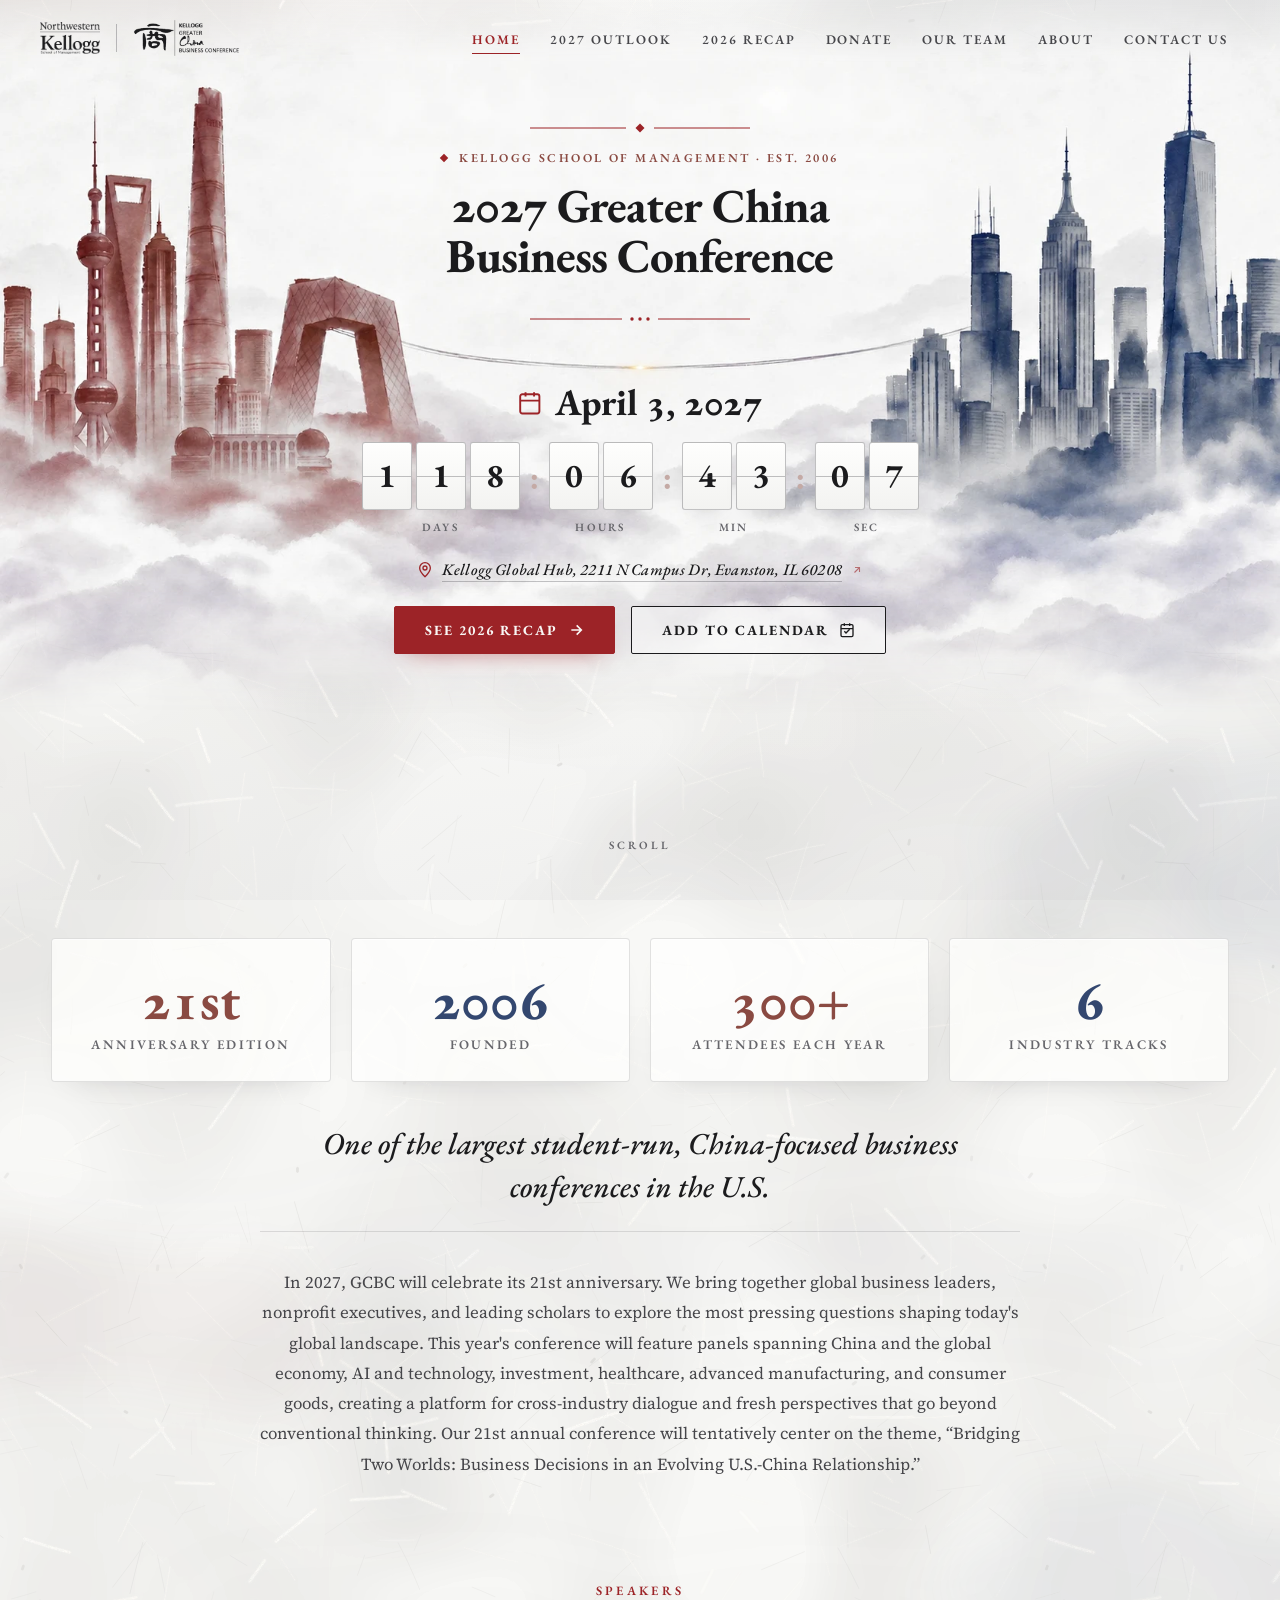
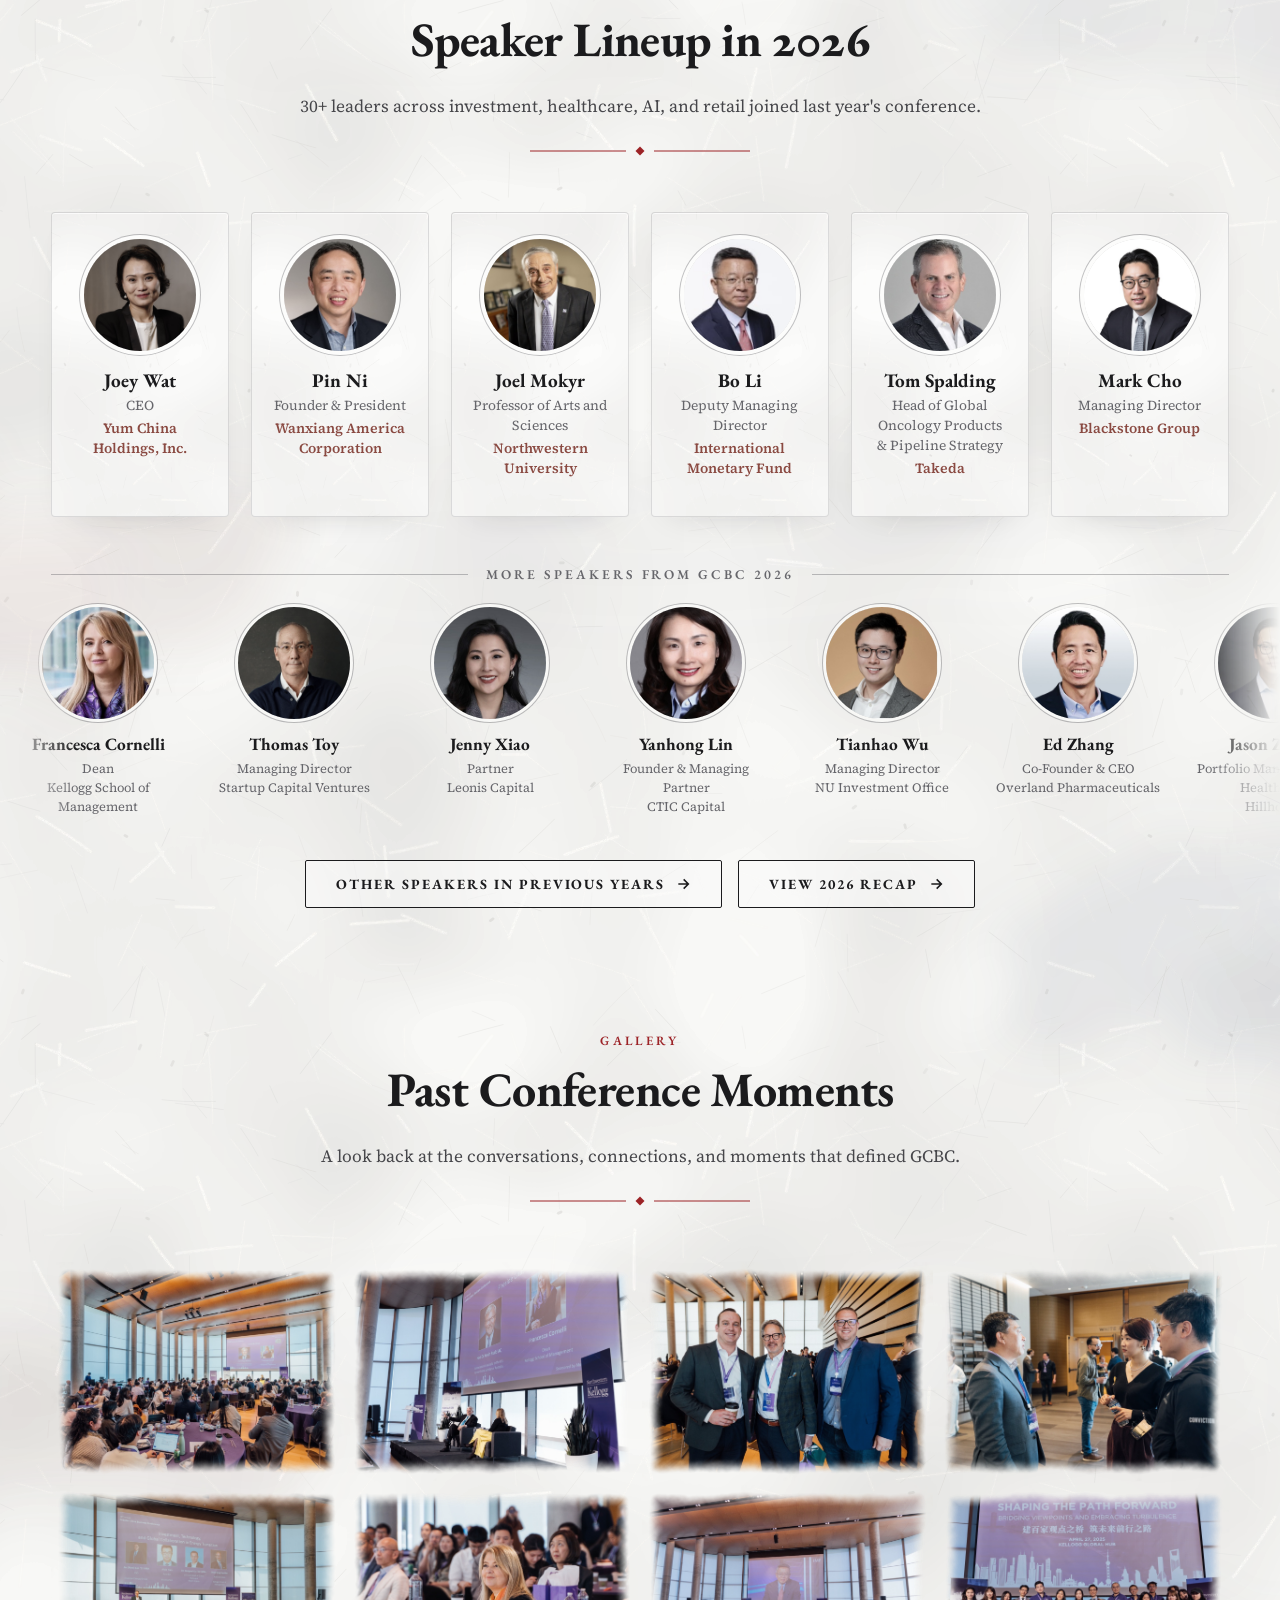
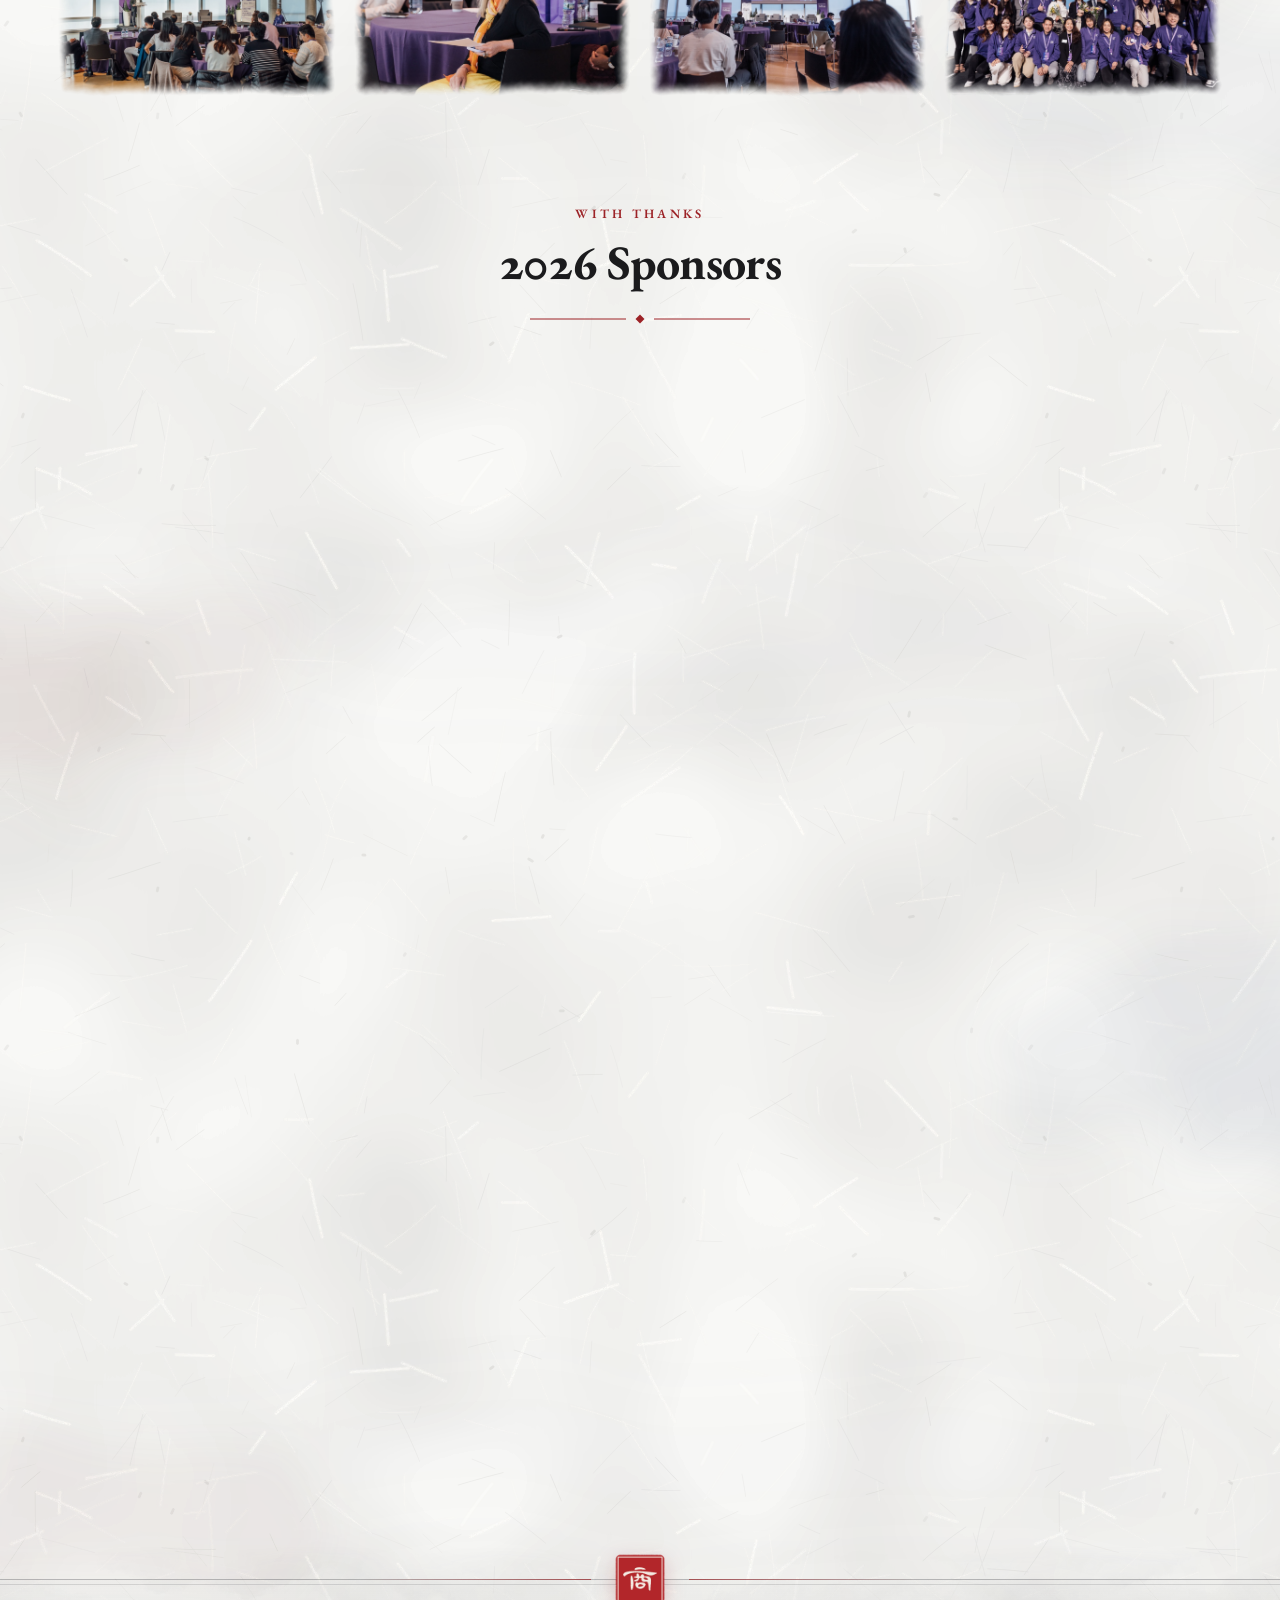
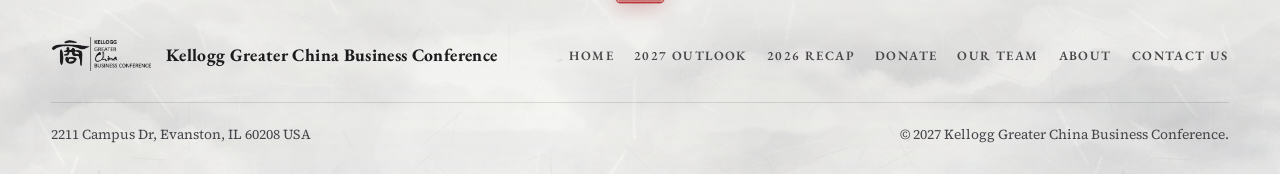
==== commit 61a0b37d: "Refine ink-wash design: bright rice paper, softer cards, hover ink bleed - Ground: neutral bright ri" ====
--- a/index.html
+++ b/index.html
@@ -10,7 +10,7 @@
 <link rel="icon" type="image/png" sizes="16x16" href="favicon-16.png">
 <link rel="icon" type="image/png" sizes="192x192" href="favicon-192.png">
 <link rel="apple-touch-icon" href="apple-touch-icon.png">
-<link rel="stylesheet" href="css/styles.css?v=1">
+<link rel="stylesheet" href="css/styles.css?v=34">
 </head>
 <body>
 
@@ -48,7 +48,6 @@
       <span class="orn"></span>
       <div class="hero-eyebrow"><span class="dot"></span> Kellogg School of Management &middot; Est. 2006</div>
       <h1 class="hero-title">2027 Greater China<br>Business Conference</h1>
-      <p class="hero-cn" lang="zh-Hans">万里通衢，顺势谋新：中美关系变动下的商业机遇与选择</p>
       <span class="orn-dots"></span>
     </div>
     <div class="hero-lower">
@@ -60,7 +59,7 @@
       <div class="hero-meta">
         <a class="pill pill-link" href="https://www.google.com/maps/search/?api=1&amp;query=Kellogg+Global+Hub+2211+N+Campus+Dr+Evanston+IL+60208" target="_blank" rel="noopener">
           <svg viewBox="0 0 24 24" fill="none" stroke="currentColor" stroke-width="2"><path d="M12 22s8-7.5 8-13a8 8 0 1 0-16 0c0 5.5 8 13 8 13z"/><circle cx="12" cy="9" r="3"/></svg>
-          Kellogg Global Hub, 2211 N Campus Dr, Evanston, IL 60208
+          <span class="pill-text">Kellogg Global Hub, 2211 N Campus Dr, Evanston, IL 60208</span>
           <svg class="pill-link-icon" viewBox="0 0 24 24" fill="none" stroke="currentColor" stroke-width="2.2"><path d="M7 17 17 7M8 7h9v9"/></svg>
         </a>
       </div>
@@ -523,6 +522,6 @@
   </div>
 </footer>
 
-<script src="js/main.js?v=1"></script>
+<script src="js/main.js?v=4"></script>
 </body>
 </html>
--- a/css/styles.css
+++ b/css/styles.css
@@ -8,29 +8,29 @@
 
 :root{
   /* paper */
-  --paper:#f4ece5;
-  --paper-2:#efe4db;
-  --paper-3:#e6d8cc;
-  --card:rgba(255,251,246,.66);
-  --card-solid:#fbf6f0;
+  --paper:#f8f8f6;
+  --paper-2:#efefed;
+  --paper-3:#e3e3e1;
+  --card:rgba(255,255,254,.74);
+  --card-solid:#fcfcfb;
 
   /* ink */
-  --ink:#1d1613;
-  --ink-2:#4b403b;
-  --ink-3:#6f625b;
+  --ink:#1b1b1d;
+  --ink-2:#46464a;
+  --ink-3:#66666b;
 
   /* pigments */
   --crimson:#9c2327;
   --seal:#b2262a;
   --rust:#8a4a42;
-  --rust-soft:#c9a39b;
+  --rust-soft:#c4aaa5;
   --slate:#33476f;
   --slate-soft:#8d98b3;
-  --mauve:#bfb0bf;
+  --mauve:#b9b9c3;
 
   /* lines */
-  --hair:rgba(74,45,36,.16);
-  --hair-2:rgba(74,45,36,.30);
+  --hair:rgba(36,36,44,.13);
+  --hair-2:rgba(36,36,44,.28);
 
   /* legacy aliases (inline styles in pages still read these) */
   --text-0:var(--ink);
@@ -39,8 +39,8 @@
   --border:var(--hair);
   --border-strong:var(--hair-2);
 
-  --shadow-card:0 1px 0 rgba(255,255,255,.7) inset, 0 14px 32px -24px rgba(70,38,28,.45);
-  --shadow-lift:0 1px 0 rgba(255,255,255,.7) inset, 0 22px 40px -24px rgba(70,38,28,.5);
+  --shadow-card:0 1px 0 rgba(255,255,255,.7) inset, 0 14px 32px -24px rgba(30,30,40,.26);
+  --shadow-lift:0 1px 0 rgba(255,255,255,.7) inset, 0 22px 40px -24px rgba(30,30,40,.32);
 
   --radius-lg:4px;
   --radius-md:3px;
@@ -104,20 +104,28 @@
 .paper-bg{
   position:fixed; inset:0; z-index:0; pointer-events:none; overflow:hidden;
   background:
-    radial-gradient(1200px 720px at 6% -12%, rgba(154,90,82,.15), transparent 62%),
-    radial-gradient(1100px 720px at 98% -10%, rgba(51,71,111,.13), transparent 62%),
-    radial-gradient(1500px 620px at 50% 116%, rgba(191,176,191,.32), transparent 66%),
+    radial-gradient(1100px 680px at 4% -10%, rgba(138,74,66,.06), transparent 62%),
+    radial-gradient(1100px 700px at 100% -8%, rgba(51,71,111,.065), transparent 62%),
+    radial-gradient(1300px 760px at 50% 30%, rgba(255,255,255,.75), transparent 70%),
+    radial-gradient(1500px 620px at 50% 118%, rgba(120,120,136,.09), transparent 66%),
     var(--paper);
 }
 .paper-grain{
-  position:fixed; inset:0; z-index:0; pointer-events:none; opacity:.5; mix-blend-mode:multiply;
-  background-image:url("data:image/svg+xml,%3Csvg xmlns='http://www.w3.org/2000/svg' width='260' height='260'%3E%3Cfilter id='n'%3E%3CfeTurbulence type='fractalNoise' baseFrequency='.8' numOctaves='3' seed='4' stitchTiles='stitch'/%3E%3CfeColorMatrix values='0 0 0 0 .42  0 0 0 0 .27  0 0 0 0 .2  0 0 0 .5 -.12'/%3E%3C/filter%3E%3Crect width='100%25' height='100%25' filter='url(%23n)'/%3E%3C/svg%3E");
+  position:absolute; inset:0; z-index:0; pointer-events:none;
+  background:url("../assets/img/paper-fibre.webp") 0 0 / 1024px 1024px repeat;
 }
 
 .scroll-progress{
   position:fixed; top:0; left:0; height:2px; width:0%; z-index:2000;
   background:var(--crimson);
   transition:width .08s linear;
+}
+
+/* loose ink blooms in the margins: rust from the left, slate from the right */
+body::after{
+  content:''; position:absolute; inset:0; z-index:0; pointer-events:none;
+  background:url("../assets/img/ink-wash.svg") center top / 1600px 1700px repeat-y;
+  mix-blend-mode:multiply; opacity:.34;
 }
 
 /* ---------------------------------------------------------------- ornaments -- */
@@ -134,10 +142,10 @@
   transition:background .3s var(--ease), height .3s var(--ease), border-color .3s var(--ease), box-shadow .3s var(--ease);
 }
 .site-nav.scrolled{
-  height:64px; background:rgba(244,236,229,.9);
+  height:64px; background:rgba(248,248,246,.9);
   backdrop-filter:blur(14px) saturate(120%); -webkit-backdrop-filter:blur(14px) saturate(120%);
   border-color:var(--hair);
-  box-shadow:0 10px 30px -26px rgba(70,38,28,.6);
+  box-shadow:0 10px 30px -26px rgba(30,30,40,.36);
 }
 .nav-inner{ width:min(1280px,94%); margin-inline:auto; display:flex; align-items:center; justify-content:space-between; gap:24px; }
 .nav-brand{ display:flex; align-items:center; gap:16px; padding:6px 2px; transition:opacity .3s var(--ease); }
@@ -181,11 +189,11 @@
 .btn svg{ transition:transform .3s var(--ease); }
 .btn:hover svg{ transform:translateX(3px); }
 .btn-primary{
-  background:var(--crimson); color:#fbf3ea; border-color:var(--crimson);
+  background:var(--crimson); color:#f9f7f5; border-color:var(--crimson);
   box-shadow:0 12px 24px -16px rgba(156,35,39,.75);
 }
 .btn-primary:hover{ background:var(--ink); border-color:var(--ink); transform:translateY(-2px); box-shadow:0 16px 28px -16px rgba(29,22,19,.7); }
-.btn-ghost{ background:rgba(251,246,240,.55); color:var(--ink); border-color:var(--ink); }
+.btn-ghost{ background:rgba(250,250,249,.55); color:var(--ink); border-color:var(--ink); }
 .btn-ghost:hover{ background:var(--ink); color:var(--paper); transform:translateY(-2px); }
 .btn:disabled{ opacity:.6; cursor:progress; }
 
@@ -203,7 +211,9 @@
 }
 .hero-top{
   position:relative; z-index:2; width:min(52vw, 860px); text-align:center;
-  padding-top:calc(var(--nav-h) + clamp(8px, 1.8vw, 30px)); min-height:calc(29vw + var(--art-shift));
+  padding-top:calc(var(--nav-h) + clamp(8px, 1.8vw, 30px)); padding-bottom:clamp(8px, 1.8vw, 30px); min-height:calc(29vw + var(--art-shift));
+  /* the title block sits centred in the band between the nav and the bridge, not stuck to the top of it */
+  display:flex; flex-direction:column; align-items:center; justify-content:center;
 }
 .hero-top .orn{ margin-bottom:clamp(10px,1.3vw,18px); animation:fadeUp .8s var(--ease) both; }
 .hero-eyebrow{
@@ -218,12 +228,7 @@
   animation:fadeUp .8s var(--ease) both; animation-delay:.12s;
 }
 .hero-title .num{ color:var(--crimson); }
-.hero-cn{
-  font-family:var(--font-cn); font-weight:600; font-size:clamp(.95rem,1.45vw,1.3rem); letter-spacing:.16em;
-  color:var(--ink); margin:0 0 clamp(10px,1.2vw,16px);
-  animation:fadeUp .8s var(--ease) both; animation-delay:.18s;
-}
-.hero-top .orn-dots{ animation:fadeUp .8s var(--ease) both; animation-delay:.22s; }
+.hero-top .orn-dots{ margin-top:clamp(14px,1.6vw,22px); animation:fadeUp .8s var(--ease) both; animation-delay:.18s; }
 @keyframes fadeUp{ from{ opacity:0; transform:translateY(22px);} to{ opacity:1; transform:translateY(0);} }
 
 .hero-lower{
@@ -256,9 +261,9 @@
 }
 .flip-card{
   position:relative; width:clamp(34px,4.2vw,50px); height:clamp(46px,5.8vw,68px);
-  border-radius:3px; background:linear-gradient(180deg, #fcf8f3 0%, #f2e8de 100%);
+  border-radius:3px; background:linear-gradient(180deg, #fefefd 0%, #f3f3f1 100%);
   border:1px solid var(--hair-2);
-  box-shadow:0 12px 22px -16px rgba(70,38,28,.6), 0 1px 0 rgba(255,255,255,.8) inset;
+  box-shadow:0 12px 22px -16px rgba(30,30,40,.36), 0 1px 0 rgba(255,255,255,.8) inset;
   display:flex; align-items:center; justify-content:center; overflow:hidden;
   transform-style:preserve-3d;
 }
@@ -280,14 +285,22 @@
   display:flex; flex-wrap:wrap; justify-content:center; gap:14px; margin-bottom:clamp(16px,1.8vw,26px);
   animation:fadeUp .8s var(--ease) both; animation-delay:.28s;
 }
+/* address: plain italic line, no box; a hairline under the text is the only hint that it links */
 .hero-meta .pill{
-  display:inline-flex; align-items:center; gap:8px; padding:9px 18px; border-radius:2px;
-  background:rgba(251,246,240,.78); backdrop-filter:blur(6px); -webkit-backdrop-filter:blur(6px);
-  border:1px solid var(--hair-2); font-size:.88rem; color:var(--ink-2);
-}
-.hero-meta .pill svg{ width:15px; height:15px; flex:none; color:var(--crimson); }
-.hero-meta .pill-link{ cursor:pointer; transition:border-color .3s var(--ease), background .3s var(--ease), color .3s var(--ease); }
-.hero-meta .pill-link:hover{ border-color:var(--crimson); background:#fff9f3; color:var(--ink); }
+  display:inline-flex; align-items:center; gap:9px; padding:2px 0;
+  font-family:var(--font-display); font-style:italic; font-size:clamp(1rem,1.25vw,1.12rem); letter-spacing:.01em; line-height:1.4;
+  font-weight:500; color:var(--ink);
+  text-shadow:0 0 14px rgba(248,248,246,.95), 0 0 4px rgba(248,248,246,.85);
+}
+.hero-meta .pill svg{ width:16px; height:16px; flex:none; color:var(--crimson); }
+.hero-meta .pill-text{
+  text-align:center;
+  text-decoration:underline; text-decoration-thickness:1px; text-underline-offset:6px; text-decoration-color:var(--hair-2);
+  transition:text-decoration-color .3s var(--ease), color .3s var(--ease);
+}
+.hero-meta .pill-link{ cursor:pointer; transition:color .3s var(--ease); }
+.hero-meta .pill-link:hover{ color:var(--ink); }
+.hero-meta .pill-link:hover .pill-text{ text-decoration-color:var(--crimson); }
 .pill-link-icon{ width:12px!important; height:12px!important; opacity:.6; transition:opacity .3s var(--ease), transform .3s var(--ease); }
 .hero-meta .pill-link:hover .pill-link-icon{ opacity:1; transform:translate(1px,-1px); }
 
@@ -310,8 +323,8 @@
 }
 
 /* ============================================================= SECTION === */
-.section{ position:relative; z-index:1; padding:60px 0; }
-.section-tight{ position:relative; z-index:1; padding:38px 0; }
+.section{ position:relative; z-index:1; padding:60px 0; overflow-x:clip; }   /* clip: nothing decorative may widen the page */
+.section-tight{ position:relative; z-index:1; padding:38px 0; overflow-x:clip; }
 .section-head{ text-align:center; max-width:760px; margin:0 auto 56px; }
 .section-head::after{ content:''; display:block; width:220px; max-width:60%; height:10px; margin:24px auto 0; background:var(--orn-line) center/100% 100% no-repeat; }
 .eyebrow{
@@ -337,29 +350,33 @@
   content:''; position:absolute; left:0; top:0; width:100%; height:2px; background:var(--crimson);
   transform:scaleX(0); transform-origin:left; transition:transform .5s var(--ease);
 }
-.paper-card:hover{ border-color:var(--hair-2); box-shadow:var(--shadow-lift); background:rgba(255,252,248,.88); transform:translateY(-3px); }
+.paper-card:hover{ border-color:var(--hair-2); box-shadow:var(--shadow-lift); background:rgba(255,255,254,.94); transform:translateY(-3px); }
 .paper-card:hover::before{ transform:scaleX(1); }
 
 /* ============================================================ GALLERY === */
-.gallery-grid{ display:grid; grid-template-columns:repeat(4,1fr); gap:20px; }
+.gallery-grid{ display:grid; grid-template-columns:repeat(4,1fr); gap:4px; }
 .gallery-item{
-  position:relative; overflow:hidden; aspect-ratio:4/3; cursor:pointer; padding:7px;
-  background:var(--card-solid); border:1px solid var(--hair); border-radius:2px; box-shadow:var(--shadow-card);
-  transition:transform .45s var(--ease), box-shadow .45s var(--ease);
-}
-.gallery-item:hover{ transform:translateY(-3px) rotate(-.4deg); box-shadow:var(--shadow-lift); }
-.gallery-item img{ width:100%; height:100%; object-fit:cover; border-radius:1px; transition:transform .7s var(--ease), filter .5s var(--ease); filter:sepia(.1) saturate(.95); }
+  position:relative; overflow:hidden; aspect-ratio:4/3; cursor:pointer;
+  -webkit-mask:url("../assets/img/shapes/gallery-1.png") center/100% 100% no-repeat;
+  mask:url("../assets/img/shapes/gallery-1.png") center/100% 100% no-repeat;
+  transition:transform .45s var(--ease);
+}
+.gallery-item:nth-child(4n+2){ -webkit-mask-image:url("../assets/img/shapes/gallery-2.png"); mask-image:url("../assets/img/shapes/gallery-2.png"); }
+.gallery-item:nth-child(4n+3){ -webkit-mask-image:url("../assets/img/shapes/gallery-3.png"); mask-image:url("../assets/img/shapes/gallery-3.png"); }
+.gallery-item:nth-child(4n+4){ -webkit-mask-image:url("../assets/img/shapes/gallery-4.png"); mask-image:url("../assets/img/shapes/gallery-4.png"); }
+.gallery-item:hover{ transform:translateY(-3px); }
+.gallery-item img{ width:100%; height:100%; object-fit:cover; transition:transform .7s var(--ease), filter .5s var(--ease); filter:saturate(.92); }
 .gallery-item:hover img{ transform:scale(1.05); filter:none; }
 .gallery-item .gi-overlay{
-  position:absolute; inset:7px; display:flex; align-items:flex-end; padding:14px;
-  background:linear-gradient(0deg, rgba(29,22,19,.72) 0%, transparent 55%);
+  position:absolute; inset:0; display:flex; align-items:flex-end; padding:26px 30px;
+  background:linear-gradient(0deg, rgba(27,27,29,.7) 0%, transparent 55%);
   opacity:0; transition:opacity .4s var(--ease);
 }
 .gallery-item:hover .gi-overlay{ opacity:1; }
-.gallery-item .gi-overlay span{ font-family:var(--font-display); font-size:.82rem; font-weight:600; letter-spacing:.18em; text-transform:uppercase; color:#fbf3ea; }
+.gallery-item .gi-overlay span{ font-family:var(--font-display); font-size:.82rem; font-weight:600; letter-spacing:.18em; text-transform:uppercase; color:#f9f7f5; }
 .gallery-item .gi-icon{
-  position:absolute; top:16px; right:16px; width:34px; height:34px; border-radius:50%;
-  background:rgba(251,246,240,.92); display:flex; align-items:center; justify-content:center;
+  position:absolute; top:30px; right:32px; width:34px; height:34px; border-radius:50%;
+  background:rgba(250,250,249,.92); display:flex; align-items:center; justify-content:center;
   opacity:0; transform:scale(.7); transition:opacity .35s var(--ease), transform .35s var(--ease);
 }
 .gallery-item:hover .gi-icon{ opacity:1; transform:scale(1); }
@@ -377,8 +394,8 @@
 }
 .lightbox.open img{ transform:scale(1); }
 .lightbox .lb-close, .lightbox .lb-nav{
-  position:absolute; width:46px; height:46px; border-radius:50%; background:rgba(251,246,240,.1);
-  border:1px solid rgba(251,246,240,.35); color:#fbf3ea; display:flex; align-items:center; justify-content:center;
+  position:absolute; width:46px; height:46px; border-radius:50%; background:rgba(250,250,249,.1);
+  border:1px solid rgba(250,250,249,.35); color:#f9f7f5; display:flex; align-items:center; justify-content:center;
   cursor:pointer; transition:background .25s, transform .25s, border-color .25s;
 }
 .lightbox .lb-close svg, .lightbox .lb-nav svg{ width:20px; height:20px; }
@@ -425,22 +442,22 @@
   color:var(--ink-2); font-family:var(--font-display); font-weight:700; font-size:1rem; letter-spacing:.06em; cursor:pointer; transition:all .3s var(--ease);
 }
 .donor-type-btn:hover{ border-color:var(--crimson); color:var(--ink); }
-.donor-type-btn.active{ color:#fbf3ea; background:var(--crimson); border-color:var(--crimson); }
+.donor-type-btn.active{ color:#f9f7f5; background:var(--crimson); border-color:var(--crimson); }
 .tier-options{ display:flex; gap:10px; flex-wrap:wrap; }
 .tier-chip{
   flex:1; min-width:110px; padding:13px 10px; border-radius:2px; border:1px solid var(--hair-2);
   background:rgba(255,255,255,.4); color:var(--ink-2); font-family:var(--font-display); font-weight:700; font-size:.98rem; letter-spacing:.04em; text-align:center;
   cursor:pointer; transition:all .3s var(--ease);
-}
+  display:flex; flex-direction:column; align-items:center; justify-content:center; gap:3px; line-height:1.25;
+}
+.tier-name{ font-size:1.04rem; letter-spacing:.06em; }
+.tier-amount{ font-size:.92rem; font-weight:600; letter-spacing:.05em; opacity:.88; }
 .tier-chip:hover{ border-color:var(--crimson); color:var(--ink); }
-.tier-chip.active{ color:#fbf3ea; background:var(--crimson); border-color:var(--crimson); }
+.tier-chip.active{ color:#f9f7f5; background:var(--crimson); border-color:var(--crimson); }
 
 /* ============================================================== OUTLOOK === */
 .outlook-section{
   position:relative;
-  background:
-    linear-gradient(90deg, rgba(138,74,66,.08) 0%, transparent 38%, transparent 62%, rgba(51,71,111,.08) 100%);
-  border-top:1px solid var(--hair); border-bottom:1px solid var(--hair);
 }
 .outlook-lead{ max-width:820px; margin:0 auto 44px; text-align:center; color:var(--ink-2); font-size:1.1rem; line-height:1.9; }
 .outlook-twocol{ display:grid; grid-template-columns:1fr 1fr; gap:24px; margin-bottom:40px; }
@@ -488,7 +505,7 @@
 .logo-marquee-item{
   display:flex; align-items:center; justify-content:center; margin:0 16px; flex:none;
   background:var(--card-solid); border:1px solid var(--hair); border-radius:2px; padding:18px 30px;
-  box-shadow:0 12px 24px -20px rgba(70,38,28,.55);
+  box-shadow:0 12px 24px -20px rgba(30,30,40,.34);
   transition:transform .35s var(--ease), border-color .35s var(--ease);
 }
 .logo-marquee-item img{ height:40px; max-width:190px; width:auto; object-fit:contain; display:block; }
@@ -496,14 +513,14 @@
 
 /* --------------------------------------------------- featured speakers --- */
 .featured-speakers{ margin-top:40px; }
-.featured-speakers .person-photo{ width:140px; height:140px; }
+.featured-speakers .person-card{ --ph:140px; }
 .speaker-divider{
   display:flex; align-items:center; gap:18px; margin:48px 0 4px;
   color:var(--ink-3); font-family:var(--font-display); font-size:.84rem; font-weight:600; letter-spacing:.22em; text-transform:uppercase;
 }
 .speaker-divider::before, .speaker-divider::after{ content:''; flex:1; height:1px; background:var(--hair-2); }
 @media (max-width:480px){
-  .featured-speakers .person-photo{ width:112px; height:112px; }
+  .featured-speakers .person-card{ --ph:112px; }
 }
 
 /* ----------------------------------------------------- speaker marquee --- */
@@ -521,7 +538,7 @@
   transition:box-shadow .3s var(--ease), transform .3s var(--ease);
 }
 .speaker-card:hover .speaker-photo{ box-shadow:0 0 0 3px var(--paper), 0 0 0 4px var(--crimson); transform:translateY(-4px); }
-.speaker-photo img{ width:100%; height:100%; object-fit:cover; display:block; filter:sepia(.12) saturate(.92); transition:filter .3s var(--ease); }
+.speaker-photo img{ width:100%; height:100%; object-fit:cover; display:block; filter:grayscale(.18) saturate(.9); transition:filter .3s var(--ease); }
 .speaker-card:hover .speaker-photo img{ filter:none; }
 .speaker-name{ font-family:var(--font-display); font-weight:700; font-size:1.08rem; color:var(--ink); margin-bottom:5px; }
 .speaker-title{ font-size:.8rem; color:var(--ink-3); line-height:1.45; }
@@ -534,16 +551,48 @@
 }
 
 /* ============================================================== PEOPLE === */
-.people-grid{ display:grid; grid-template-columns:repeat(auto-fill,minmax(220px,1fr)); gap:22px; }
+.people-grid{ display:grid; grid-template-columns:repeat(auto-fill,minmax(220px,1fr)); grid-auto-rows:1fr; gap:22px; }
 .people-grid.cols-6{ grid-template-columns:repeat(6,1fr); }
-.person-card{ padding:26px 20px 24px; text-align:center; }
+/* Our Team rows of 1-3 people: every card the same size whether the row holds one, two or three */
+.team-row{ grid-template-columns:repeat(var(--n,2), minmax(220px,320px)); justify-content:center; }
+.team-row > .person-card.paper-card{ min-height:300px; }
+.person-card.paper-card{
+  --ph:112px; --bloom:var(--rust);
+  padding:26px 20px 24px; text-align:center;
+  display:flex; flex-direction:column; align-items:center; isolation:isolate;
+  /* one sheet of xuan paper for every card: same tint, same fibre texture, straight edges */
+  background:url("../assets/img/paper-fibre.webp") 0 0 / 640px 640px repeat, #fcfcfb;
+}
+.person-card.paper-card:nth-child(even){ --bloom:var(--slate); }
+.person-card.paper-card:hover{ background:url("../assets/img/paper-fibre.webp") 0 0 / 640px 640px repeat, #fcfcfb; }
+.person-card.paper-card::before{ display:none; }   /* the crimson top line gives way to the ink wash below */
+/* hover: ink bleeds into the paper around the portrait: densest next to the photo, thinning outward with a damp,
+   uneven edge (centred on the photo, round-ish rather than a clean circle); three variants, each with its own swirl */
+.person-card.paper-card::after{
+  content:''; position:absolute; left:50%; top:calc(26px + var(--ph) / 2);
+  width:min(100%, calc(var(--ph) * 1.75)); aspect-ratio:1 / 1; translate:-50% -50%;
+  z-index:-1; pointer-events:none;
+  background:var(--bloom);
+  -webkit-mask:url("../assets/img/shapes/ink-bleed-1.png") center/100% 100% no-repeat;
+  mask:url("../assets/img/shapes/ink-bleed-1.png") center/100% 100% no-repeat;
+  opacity:0; scale:.25; rotate:-18deg;
+  transition:opacity 1s var(--ease), scale 1.4s cubic-bezier(.16,.84,.24,1), rotate 1.6s cubic-bezier(.16,.84,.24,1);
+}
+.person-card.paper-card:nth-child(3n+2)::after{
+  -webkit-mask-image:url("../assets/img/shapes/ink-bleed-2.png"); mask-image:url("../assets/img/shapes/ink-bleed-2.png"); rotate:14deg;
+}
+.person-card.paper-card:nth-child(3n)::after{
+  -webkit-mask-image:url("../assets/img/shapes/ink-bleed-3.png"); mask-image:url("../assets/img/shapes/ink-bleed-3.png"); rotate:-9deg;
+}
+.person-card.paper-card:hover::after{ opacity:.58; scale:1; rotate:0deg; }
+.person-card .connect-link{ margin-top:auto; }
 .person-photo{
-  width:112px; height:112px; border-radius:50%; margin:0 auto 18px; overflow:hidden; position:relative;
+  width:var(--ph,112px); max-width:100%; aspect-ratio:1/1; border-radius:50%; margin:0 auto 18px; overflow:hidden; position:relative;
   box-shadow:0 0 0 4px var(--card-solid), 0 0 0 5px var(--hair-2);
   transition:box-shadow .4s var(--ease);
 }
 .person-card:hover .person-photo{ box-shadow:0 0 0 4px var(--card-solid), 0 0 0 5px var(--crimson); }
-.person-photo img{ width:100%; height:100%; object-fit:cover; filter:sepia(.12) saturate(.92); transition:transform .5s var(--ease), filter .4s var(--ease); }
+.person-photo img{ position:absolute; inset:0; width:100%; height:100%; object-fit:cover; filter:grayscale(.18) saturate(.9); transition:transform .5s var(--ease), filter .4s var(--ease); }
 .person-card:hover .person-photo img{ transform:scale(1.06); filter:none; }
 .person-name{ font-family:var(--font-display); font-weight:700; font-size:1.2rem; color:var(--ink); margin-bottom:4px; line-height:1.2; }
 .person-role{ font-size:.86rem; color:var(--ink-3); margin-bottom:2px; line-height:1.45; }
@@ -552,7 +601,7 @@
   display:inline-flex; align-items:center; gap:7px; font-family:var(--font-display); font-size:.8rem; font-weight:700; letter-spacing:.16em; text-transform:uppercase;
   color:var(--ink-2); padding:7px 16px; border-radius:2px; border:1px solid var(--hair-2); transition:all .3s var(--ease);
 }
-.connect-link:hover{ color:#fbf3ea; background:var(--crimson); border-color:var(--crimson); }
+.connect-link:hover{ color:#f9f7f5; background:var(--crimson); border-color:var(--crimson); }
 .connect-link svg{ width:13px; height:13px; }
 
 .team-group{ margin-bottom:68px; }
@@ -563,7 +612,7 @@
 .team-group-title::after{ content:''; flex:1; height:1px; background:linear-gradient(90deg, var(--hair-2), transparent); }
 .team-group-title .idx{
   width:32px; height:32px; border-radius:2px; display:flex; align-items:center; justify-content:center; flex:none;
-  background:var(--seal); color:#f8ece2; font-size:.84rem; font-weight:700; letter-spacing:.02em;
+  background:var(--seal); color:#f9f6f4; font-size:.84rem; font-weight:700; letter-spacing:.02em;
   box-shadow:inset 0 0 0 2px var(--seal), inset 0 0 0 3px rgba(248,236,226,.55);
 }
 
@@ -600,7 +649,7 @@
   flex:none; width:116px; height:116px; border-radius:2px; position:relative; cursor:zoom-in; overflow:hidden;
   background:var(--paper-3); padding:5px; background:var(--card-solid); border:1px solid var(--hair);
 }
-.panel-thumb img{ width:100%; height:100%; object-fit:cover; display:block; filter:sepia(.1) saturate(.95); transition:transform .6s var(--ease), filter .4s var(--ease); }
+.panel-thumb img{ width:100%; height:100%; object-fit:cover; display:block; filter:saturate(.92); transition:transform .6s var(--ease), filter .4s var(--ease); }
 .panel-card:hover .panel-thumb img{ transform:scale(1.05); filter:none; }
 .panel-head-text{ flex:1; min-width:0; }
 .panel-tag{ font-family:var(--font-display); font-size:.78rem; font-weight:600; letter-spacing:.2em; text-transform:uppercase; color:var(--crimson); margin-bottom:8px; display:block; }
@@ -613,7 +662,7 @@
   flex:none; width:36px; height:36px; border-radius:50%; background:transparent; border:1px solid var(--hair-2); color:var(--ink);
   display:flex; align-items:center; justify-content:center; transition:transform .4s var(--ease), background .3s, border-color .3s, color .3s;
 }
-.panel-card.open .panel-chevron{ transform:rotate(135deg); background:var(--crimson); border-color:var(--crimson); color:#fbf3ea; }
+.panel-card.open .panel-chevron{ transform:rotate(135deg); background:var(--crimson); border-color:var(--crimson); color:#f9f7f5; }
 .panel-chevron svg{ width:16px; height:16px; }
 .panel-body{ max-height:0; overflow:hidden; transition:max-height .55s var(--ease); }
 .panel-body-inner{ padding:18px 26px 28px calc(116px + 20px + 20px); border-top:1px solid var(--hair); margin-top:4px; }
@@ -624,18 +673,18 @@
 .recap-banner{ padding:0 !important; overflow:hidden; }
 .recap-banner:hover{ transform:none; }
 .recap-banner-media{ width:100%; height:340px; overflow:hidden; position:relative; cursor:zoom-in; }
-.recap-banner-media img{ width:100%; height:100%; object-fit:cover; display:block; filter:sepia(.1) saturate(.95); transition:transform .7s var(--ease), filter .5s var(--ease); }
+.recap-banner-media img{ width:100%; height:100%; object-fit:cover; display:block; filter:saturate(.92); transition:transform .7s var(--ease), filter .5s var(--ease); }
 .recap-banner:hover .recap-banner-media img{ transform:scale(1.03); filter:none; }
 .recap-banner-media::after{
   content:''; position:absolute; inset:0; pointer-events:none;
-  background:linear-gradient(180deg, rgba(251,246,240,0) 55%, rgba(251,246,240,.97) 100%);
+  background:linear-gradient(180deg, rgba(250,250,249,0) 55%, rgba(250,250,249,.97) 100%);
 }
 .recap-banner-body{ padding:30px 40px 40px; }
 
 /* --------------------------------------------------------------- press card --- */
 .press-card{ display:flex; align-items:stretch; padding:0 !important; overflow:hidden; }
 .press-card-media{ flex:none; width:300px; position:relative; cursor:pointer; overflow:hidden; }
-.press-card-media img{ width:100%; height:100%; object-fit:cover; display:block; filter:sepia(.1) saturate(.95); transition:transform .6s var(--ease), filter .4s var(--ease); }
+.press-card-media img{ width:100%; height:100%; object-fit:cover; display:block; filter:saturate(.92); transition:transform .6s var(--ease), filter .4s var(--ease); }
 .press-card:hover .press-card-media img{ transform:scale(1.05); filter:none; }
 .press-card-body{ flex:1; min-width:0; padding:32px 36px; display:flex; flex-direction:column; justify-content:center; }
 @media (max-width:760px){
@@ -656,7 +705,7 @@
 }
 .field input::placeholder, .field textarea::placeholder{ color:#9b8d85; }
 .field input:focus, .field textarea:focus{
-  outline:none; border-color:var(--crimson); background:#fffdfa; box-shadow:0 0 0 3px rgba(156,35,39,.12);
+  outline:none; border-color:var(--crimson); background:#fdfdfc; box-shadow:0 0 0 3px rgba(156,35,39,.12);
 }
 .form-success{
   display:none; align-items:center; gap:10px; padding:14px 18px; border-radius:2px; margin-top:16px;
@@ -691,13 +740,20 @@
 }
 .social-icon svg{ width:21px; height:21px; }
 .social-chip:hover{ transform:translateY(-5px); border-color:var(--crimson); color:var(--crimson); box-shadow:var(--shadow-lift); }
-.social-chip:hover .social-icon{ background:var(--crimson); border-color:var(--crimson); color:#fbf3ea; }
+.social-chip:hover .social-icon{ background:var(--crimson); border-color:var(--crimson); color:#f9f7f5; }
 
 /* ============================================================= FOOTER === */
 .site-footer{
   position:relative; z-index:1; padding:30px 0 30px; margin-top:70px;
-  background:linear-gradient(180deg, rgba(230,216,204,.55), rgba(230,216,204,.2));
+  background:linear-gradient(180deg, rgba(232,232,230,.5), rgba(232,232,230,.14));
   border-top:1px solid var(--hair-2);
+  isolation:isolate;
+}
+.site-footer::after{
+  content:''; position:absolute; left:0; right:0; bottom:0; height:230px; z-index:-1; pointer-events:none; opacity:.24;
+  background:url("../assets/img/hero/footer-mist.webp") center bottom / cover no-repeat;
+  -webkit-mask-image:linear-gradient(180deg, transparent 0, #000 55%);
+  mask-image:linear-gradient(180deg, transparent 0, #000 55%);
 }
 .site-footer::before{ content:''; position:absolute; left:0; right:0; top:4px; height:1px; background:var(--hair); }
 .footer-seal{ display:flex; align-items:center; gap:22px; margin:-58px auto 30px; width:min(560px,92%); }
@@ -711,7 +767,7 @@
 .footer-links{ display:flex; gap:20px; flex-wrap:wrap; }
 .footer-links a{ font-family:var(--font-display); font-size:.8rem; color:var(--ink-2); font-weight:600; letter-spacing:.11em; text-transform:uppercase; transition:color .25s; }
 .footer-links a:hover{ color:var(--crimson); }
-.footer-bottom{ display:flex; justify-content:space-between; flex-wrap:wrap; gap:12px; padding-top:22px; border-top:1px solid var(--hair); color:var(--ink-3); font-size:.86rem; }
+.footer-bottom{ display:flex; justify-content:space-between; flex-wrap:wrap; gap:12px; padding-top:22px; border-top:1px solid var(--hair); color:var(--ink-2); font-size:.86rem; }
 
 .back-to-top{
   position:fixed; right:26px; bottom:26px; width:46px; height:46px; border-radius:2px; z-index:900;
@@ -721,7 +777,7 @@
   transition:opacity .35s var(--ease), transform .35s var(--ease), background .3s;
 }
 .back-to-top.show{ opacity:1; pointer-events:auto; transform:translateY(0) scale(1); }
-.back-to-top svg{ width:19px; height:19px; color:#f8ece2; }
+.back-to-top svg{ width:19px; height:19px; color:#f9f6f4; }
 .back-to-top:hover{ transform:translateY(-4px) scale(1.05); background:var(--ink); }
 
 /* ============================================================ PAGE HERO === */
@@ -737,7 +793,6 @@
 .page-kicker{ color:var(--crimson); font-family:var(--font-display); font-weight:600; letter-spacing:.28em; text-transform:uppercase; font-size:.84rem; margin-bottom:16px; }
 .page-title{ font-size:clamp(2.6rem,6vw,4.6rem); font-weight:700; letter-spacing:-0.02em; margin-bottom:16px; }
 .page-sub{ max-width:700px; margin:0 auto; color:var(--ink-2); font-size:1.12rem; }
-.page-cn{ font-family:var(--font-cn); font-weight:600; font-size:clamp(1rem,1.8vw,1.25rem); letter-spacing:.14em; color:var(--ink); margin:10px auto 0; max-width:720px; }
 
 /* about */
 .about-lead{ max-width:840px; margin:0 auto; text-align:center; font-size:1.12rem; line-height:1.9; color:var(--ink-2); }
@@ -750,6 +805,7 @@
 @media (max-width:1180px){
   .nav-links a{ padding:10px 10px; letter-spacing:.12em; }
   .nav-brand .gcbc-logo{ height:34px; }
+  .people-grid.cols-6{ grid-template-columns:repeat(3,1fr); }
 }
 @media (max-width:980px){
   .nav-links{
@@ -758,13 +814,12 @@
     padding:110px 28px 40px; gap:4px; transform:translateX(100%); transition:transform .45s var(--ease);
     border-left:1px solid var(--hair-2);
   }
-  .nav-links.open{ transform:translateX(0); box-shadow:-30px 0 60px -30px rgba(70,38,28,.5); }
+  .nav-links.open{ transform:translateX(0); box-shadow:-30px 0 60px -30px rgba(30,30,40,.32); }
   .nav-links li{ width:100%; }
   .nav-links a{ display:block; width:100%; padding:14px 6px; font-size:.98rem; border-bottom:1px solid var(--hair); }
   .nav-links a::after{ display:none; }
   .nav-toggle{ display:block; }
   .gallery-grid{ grid-template-columns:repeat(2,1fr); }
-  .people-grid.cols-6{ grid-template-columns:repeat(3,1fr); }
   .stats-row{ grid-template-columns:repeat(2,1fr); }
   .footer-top{ flex-direction:column; align-items:flex-start; }
 }
@@ -775,7 +830,6 @@
   .hero-top{ order:1; width:92%; min-height:0; padding-bottom:6px; }
   .hero-lower{ order:3; margin-top:-16vw; padding-bottom:32px; }
   .hero-title{ font-size:clamp(2rem,8vw,3rem); }
-  .hero-cn{ font-size:clamp(1rem,4vw,1.2rem); }
   .scroll-cue{ display:none; }
 }
 @media (max-width:760px){
@@ -794,6 +848,7 @@
   .footer-seal{ margin-top:-52px; }
 }
 @media (max-width:480px){
+  .person-card.paper-card{ padding:22px 12px 20px; }
   .hero-eyebrow{ font-size:.64rem; letter-spacing:.1em; gap:8px; }
   .gallery-grid{ grid-template-columns:1fr; }
   .people-grid.cols-6{ grid-template-columns:1fr 1fr; }
@@ -812,6 +867,23 @@
   .nav-brand{ gap:10px; }
 }
 
+/* narrow screens: the address wraps, so stack the pin above it instead of stranding it at the edge */
+@media (max-width:560px){
+  .hero-meta .pill{ flex-direction:column; gap:7px; }
+  .hero-meta .pill .pill-link-icon{ display:none; }
+}
+
+/* Our Team rows on narrower screens: two to a row (a 3-wide row of 320px cards needs ~1090px), cards capped at the
+   same 320px, and a lone card keeps exactly the size of its neighbours */
+@media (max-width:1090px){
+  .team-row{ grid-template-columns:repeat(2,minmax(0,320px)); }
+  .team-row > .person-card:last-child:nth-child(odd){ grid-column:1 / -1; justify-self:center; width:min(320px, calc(50% - 11px)); }
+}
+@media (max-width:480px){
+  .team-row{ gap:14px; }
+  .team-row > .person-card:last-child:nth-child(odd){ width:min(320px, calc(50% - 7px)); }
+}
+
 @media (prefers-reduced-motion:reduce){
   *{ animation-duration:.01ms !important; animation-iteration-count:1 !important; transition-duration:.01ms !important; scroll-behavior:auto !important; }
 }
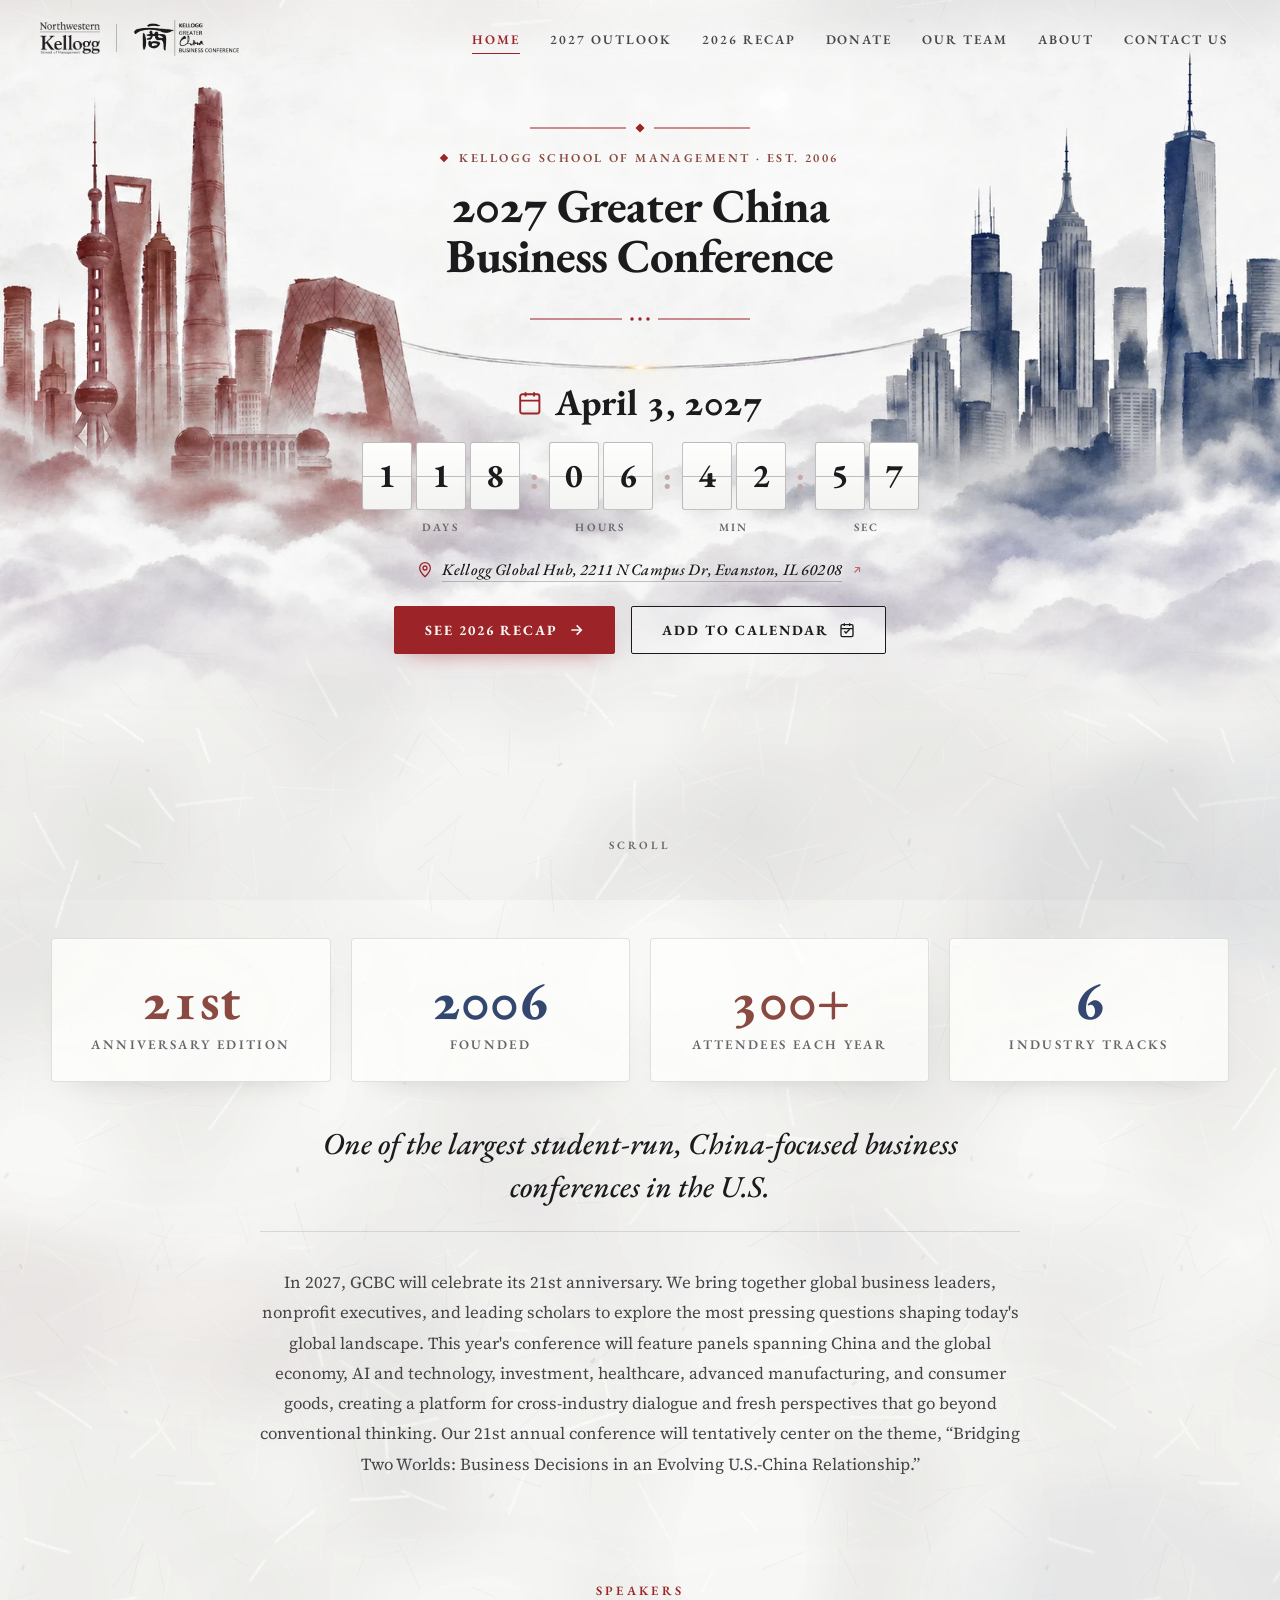
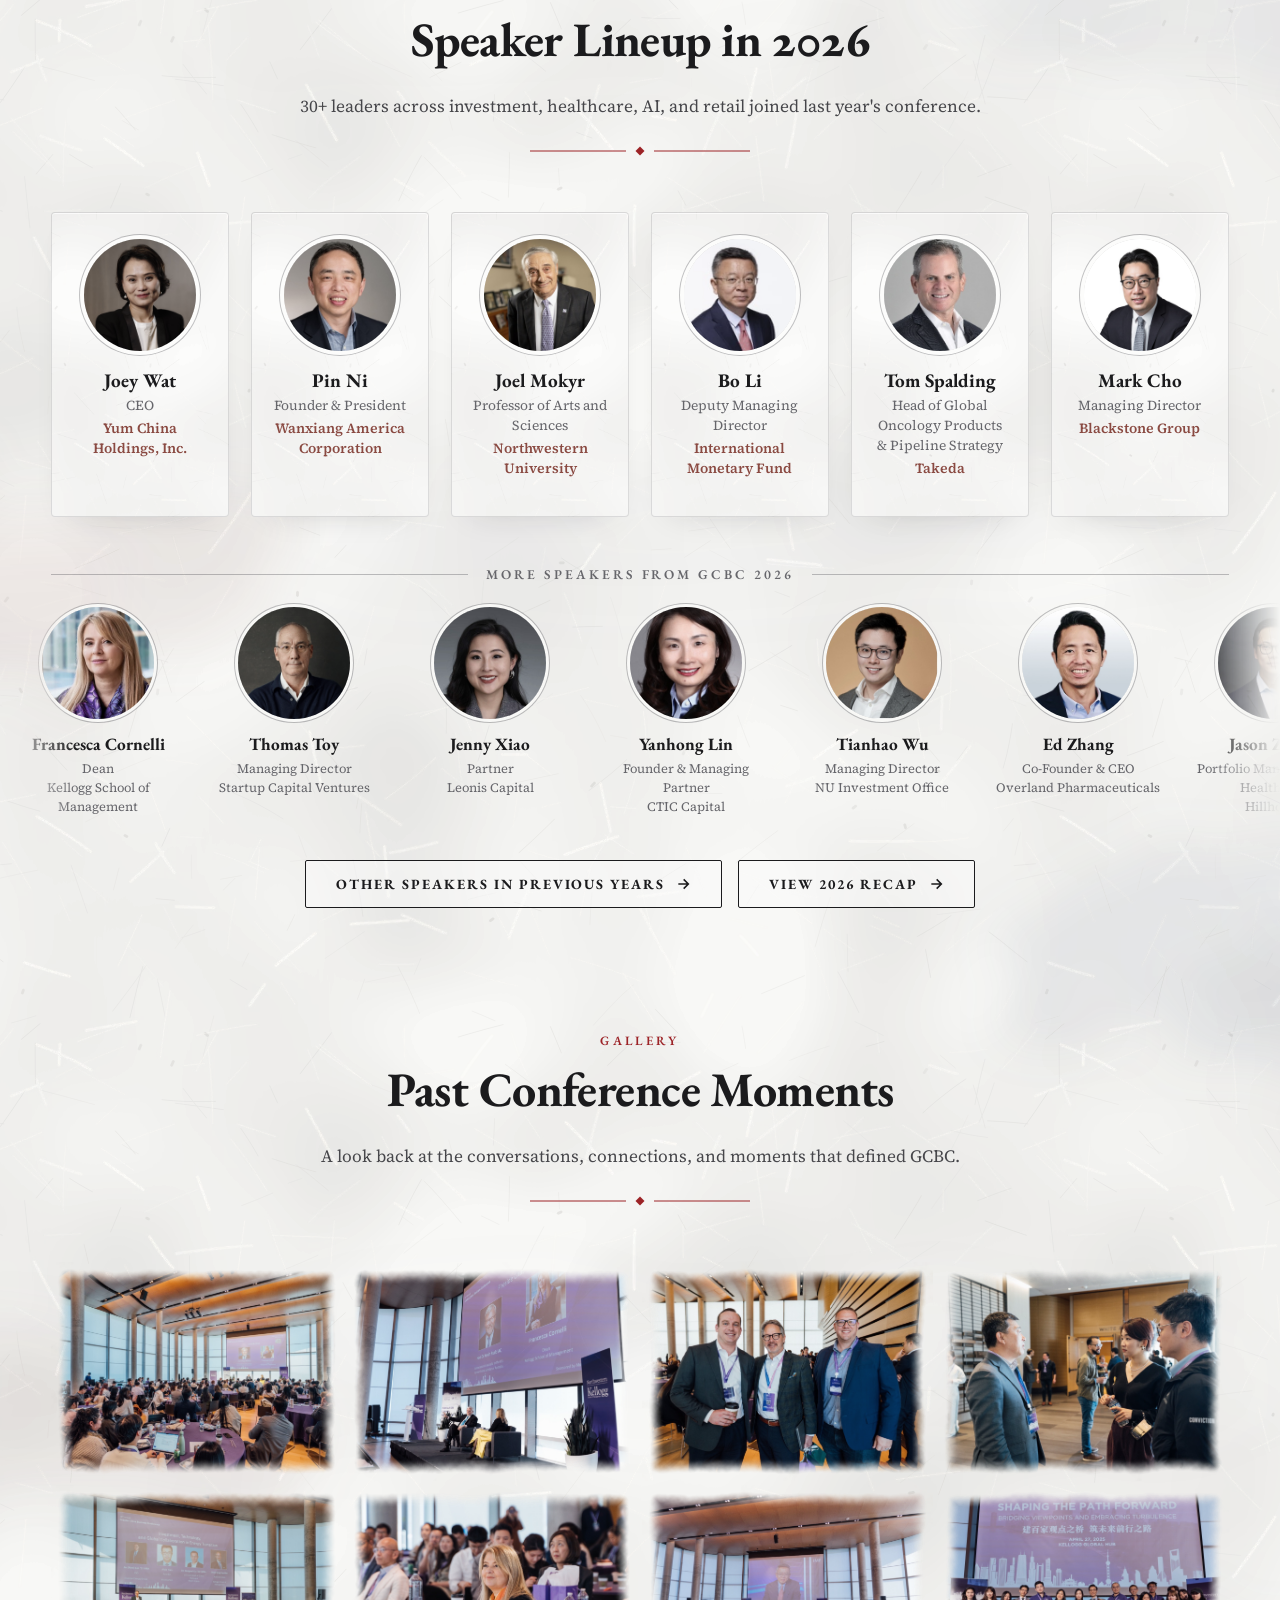
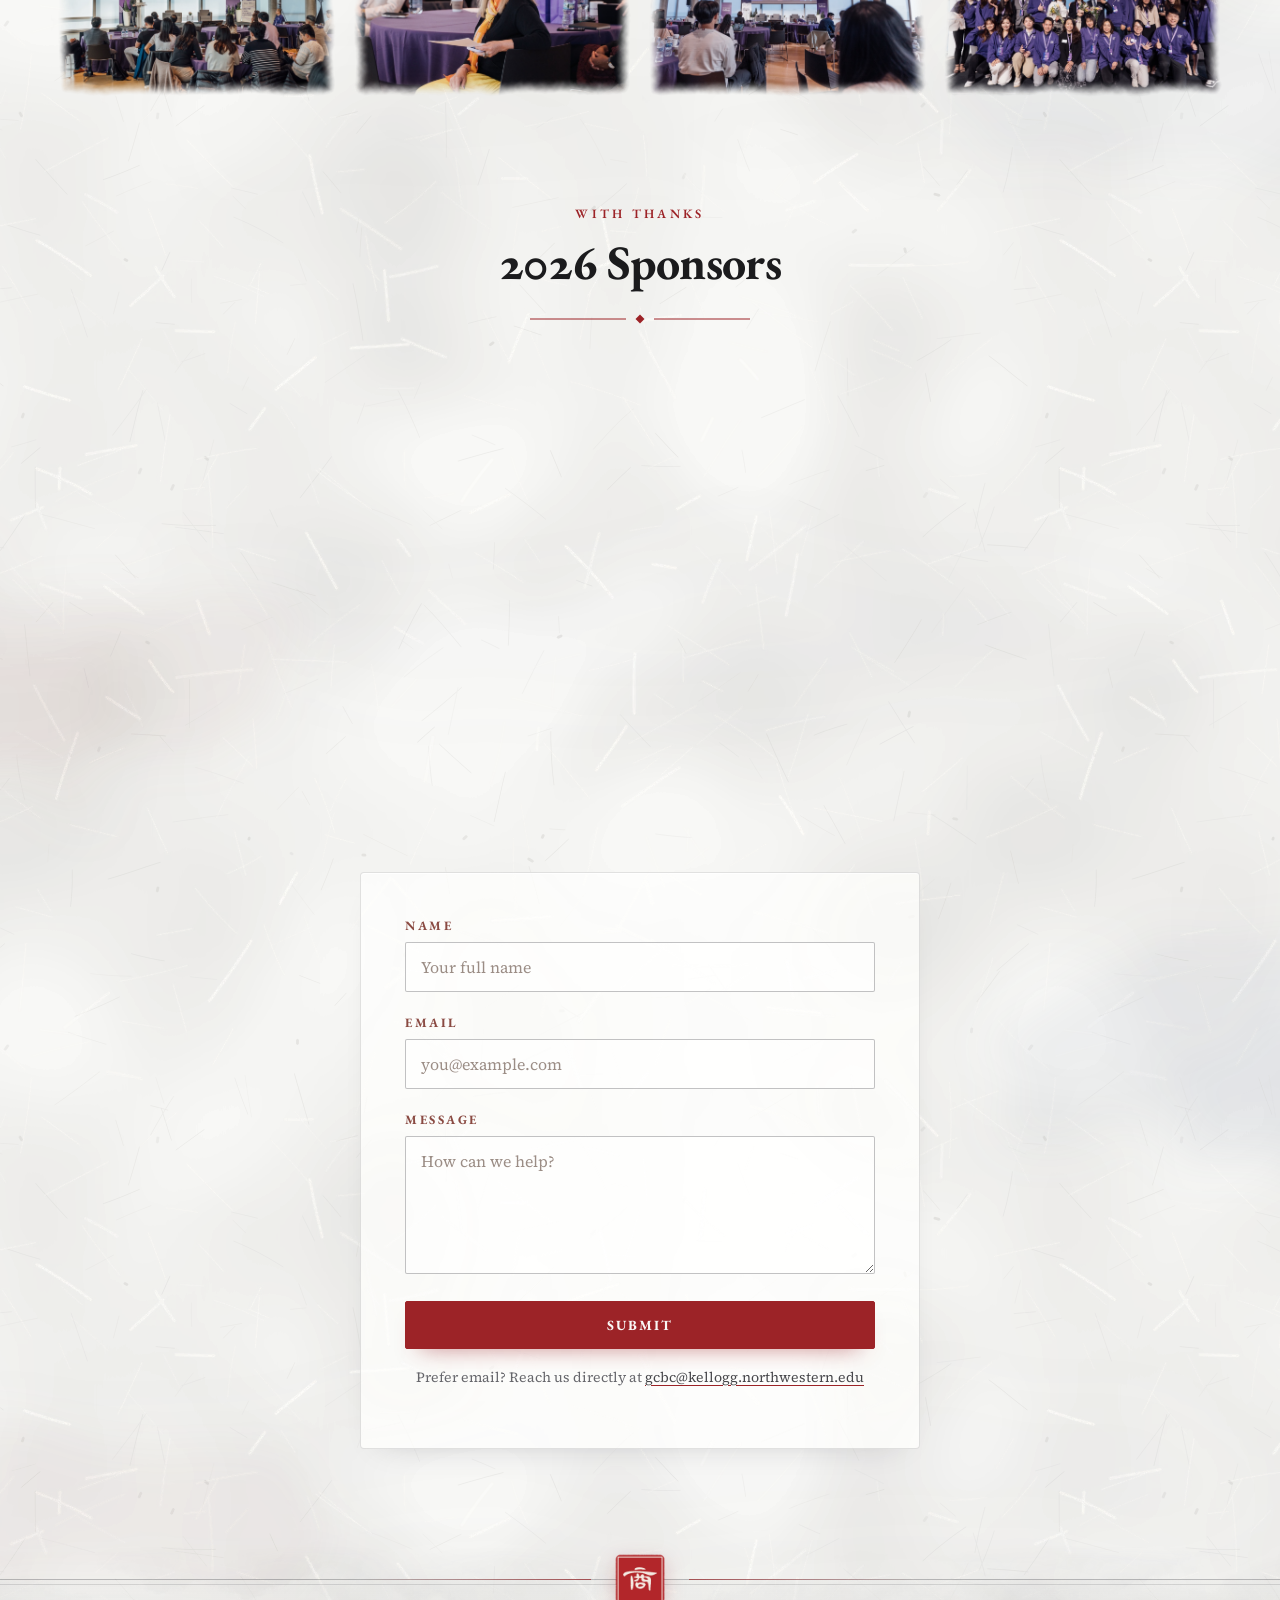
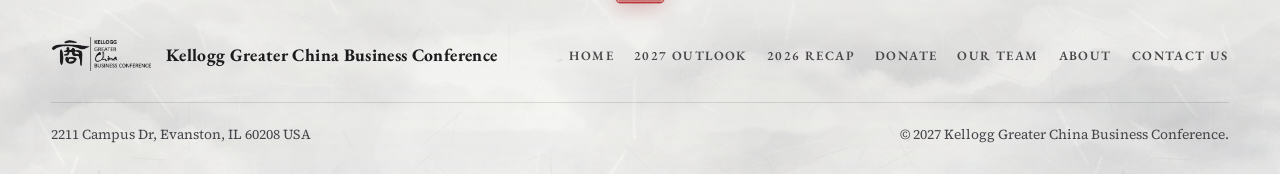
==== commit b5af7f3a: "Update Donate page to the 2027 packages; redesign back-to-top hover - Donate: individual (Ambassador" ====
--- a/index.html
+++ b/index.html
@@ -10,7 +10,7 @@
 <link rel="icon" type="image/png" sizes="16x16" href="favicon-16.png">
 <link rel="icon" type="image/png" sizes="192x192" href="favicon-192.png">
 <link rel="apple-touch-icon" href="apple-touch-icon.png">
-<link rel="stylesheet" href="css/styles.css?v=34">
+<link rel="stylesheet" href="css/styles.css?v=41">
 </head>
 <body>
 
@@ -522,6 +522,6 @@
   </div>
 </footer>
 
-<script src="js/main.js?v=4"></script>
+<script src="js/main.js?v=5"></script>
 </body>
 </html>
--- a/css/styles.css
+++ b/css/styles.css
@@ -436,6 +436,78 @@
 .donate-table td.no{ color:var(--ink-3); }
 .donate-note{ display:block; font-size:.78rem; font-weight:400; color:var(--ink-3); margin-top:3px; }
 .donate-footnote{ padding:18px 24px; margin:0; font-size:.86rem; color:var(--ink-3); text-align:center; }
+.donate-footnote strong{ color:var(--ink); font-weight:600; }
+
+/* 2027 packages: panel intro, "why" cards, grouped benefit tables, value breakdown, contacts */
+.donate-intro{ text-align:center; max-width:720px; margin:0 auto 34px; }
+.donate-intro-title{ font-size:clamp(1.7rem,3.2vw,2.4rem); font-weight:700; color:var(--ink); margin:6px 0 10px; }
+.donate-intro p{ margin:0; color:var(--ink-2); font-size:1.06rem; }
+.donate-sub-title{ text-align:center; font-size:1.3rem; font-weight:700; letter-spacing:.05em; color:var(--ink); margin:0 0 20px; }
+.donate-sub-title--left{ text-align:left; margin:34px 0 14px; }
+.why-grid{ display:grid; grid-template-columns:repeat(3,1fr); gap:20px; margin-bottom:46px; }
+.why-card{ padding:24px 24px 26px; }
+.why-idx{ display:block; font-family:var(--font-display); font-weight:600; font-size:.86rem; letter-spacing:.24em; color:var(--crimson); }
+.why-card h4{ font-size:1.14rem; line-height:1.3; margin:8px 0 8px; color:var(--ink); }
+.why-card p{ margin:0; color:var(--ink-2); font-size:.94rem; }
+
+.donate-table--text{ min-width:760px; }
+.donate-table--wide{ min-width:840px; }
+.donate-table--text, .donate-table--wide{ table-layout:fixed; }
+.donate-table--text thead th:first-child, .donate-table--wide thead th:first-child{ width:31%; }
+.donate-table--text thead th:not(:first-child), .donate-table--wide thead th:not(:first-child){ vertical-align:top; padding-top:18px; }
+.donate-table thead th span:not(.tier-limit){ color:var(--ink-2); font-weight:600; font-size:.88rem; }
+.donate-table thead th span.tier-limit{ color:var(--crimson); font-size:.72rem; font-weight:600; letter-spacing:.1em; text-transform:uppercase; margin-top:3px; }
+.donate-table tbody td.txt{ font-size:.88rem; line-height:1.45; color:var(--ink); }
+.donate-table tbody tr.group-row td{
+  padding:10px 20px; background:rgba(138,74,66,.04); border-bottom:1px solid var(--hair); text-align:left;
+  font-family:var(--font-display); font-weight:700; font-size:.8rem; letter-spacing:.2em; text-transform:uppercase; color:var(--crimson);
+}
+.donate-table tbody tr.group-row:hover td{ background:rgba(138,74,66,.04); }
+.donate-table tbody tr.group-row td span{ display:inline-block; }
+.donate-table tbody tr.total-row td{ background:rgba(156,35,39,.055); border-top:1px solid var(--hair-2); font-family:var(--font-display); font-weight:700; font-size:1.08rem; color:var(--crimson); }
+.donate-table tbody tr.total-row:hover td{ background:rgba(156,35,39,.08); }
+.donate-table tbody tr.total-row td:first-child{ color:var(--ink); font-size:1rem; }
+.donate-table tbody tr.total-row small{ display:block; font-family:var(--font-body); font-weight:500; font-size:.74rem; color:var(--ink-3); margin-top:2px; }
+.donate-note a{ color:var(--crimson); border-bottom:1px solid rgba(156,35,39,.35); }
+.donate-note a:hover{ border-bottom-color:var(--crimson); }
+
+.value-details{ margin-top:26px; scroll-margin-top:calc(var(--nav-h) + 16px); }
+.value-details:hover{ transform:none; }
+.value-details summary{ list-style:none; display:flex; align-items:center; justify-content:space-between; gap:20px; padding:22px 26px; cursor:pointer; }
+.value-details summary::-webkit-details-marker{ display:none; }
+.value-sum-title{ display:block; font-family:var(--font-display); font-weight:700; font-size:1.3rem; color:var(--ink); }
+.value-sum-sub{ display:block; color:var(--ink-3); font-size:.92rem; margin-top:4px; }
+.value-sum-icon{ position:relative; flex:none; width:34px; height:34px; border:1px solid var(--crimson); border-radius:2px; transition:background-color .3s var(--ease); }
+.value-sum-icon::before, .value-sum-icon::after{ content:''; position:absolute; left:50%; top:50%; width:14px; height:1.5px; background:var(--crimson); translate:-50% -50%; transition:rotate .35s var(--ease), background-color .3s var(--ease); }
+.value-sum-icon::after{ rotate:90deg; }
+.value-details[open] .value-sum-icon::after{ rotate:0deg; }
+.value-details summary:hover .value-sum-icon, .value-details summary:focus-visible .value-sum-icon{ background:var(--crimson); }
+.value-details summary:hover .value-sum-icon::before, .value-details summary:hover .value-sum-icon::after,
+.value-details summary:focus-visible .value-sum-icon::before, .value-details summary:focus-visible .value-sum-icon::after{ background:#f9f7f5; }
+.value-details summary:focus-visible{ outline:none; }
+.value-body{ padding:4px 26px 28px; border-top:1px solid var(--hair); animation:valueIn .5s var(--ease); }
+@keyframes valueIn{ from{ opacity:0; transform:translateY(-8px); } to{ opacity:1; transform:none; } }
+.value-grid{ display:grid; grid-template-columns:repeat(3,1fr); gap:18px; margin-top:24px; }
+.value-card{ padding:22px; border:1px solid var(--hair); border-radius:2px; background:rgba(255,255,255,.5); }
+.value-card--lead{ background:rgba(138,74,66,.07); border-left:3px solid var(--crimson); }
+.value-card-label{ font-family:var(--font-display); font-weight:700; font-size:.78rem; letter-spacing:.2em; text-transform:uppercase; color:var(--crimson); }
+.value-card-figure{ font-family:var(--font-display); font-weight:700; font-size:2rem; line-height:1.15; color:var(--ink); margin:8px 0; }
+.value-card-figure--text{ font-size:1.5rem; line-height:1.2; }
+.value-card p{ margin:0; color:var(--ink-2); font-size:.94rem; }
+.value-list{ list-style:none; margin:14px 0 0; padding:0; }
+.value-list li{ display:flex; justify-content:space-between; gap:14px; padding:10px 0; border-top:1px solid var(--hair); font-size:.9rem; color:var(--ink-2); }
+.value-list li b{ color:var(--ink); font-weight:600; white-space:nowrap; }
+.value-speakers-label{ margin:14px 0 4px; font-size:.74rem; font-weight:600; letter-spacing:.14em; text-transform:uppercase; color:var(--ink-3); }
+.value-speakers{ list-style:none; margin:0; padding:0; }
+.value-speakers li{ padding:6px 0; }
+.value-speakers b{ display:block; color:var(--ink); font-weight:600; }
+.value-speakers span{ color:var(--ink-3); font-size:.85rem; }
+.value-fine{ margin:10px 0 0 !important; font-size:.78rem !important; color:var(--ink-3) !important; }
+.donate-table--value{ min-width:660px; }
+.donate-table--value thead th{ white-space:normal; font-size:.98rem; }
+.donate-table--value tbody td:first-child{ font-weight:600; }
+.donate-table--value tbody td.sum{ color:var(--crimson); font-weight:700; }
+.value-method{ margin:18px 0 0; font-size:.78rem; line-height:1.65; color:var(--ink-3); }
 .donor-type-toggle{ display:flex; gap:10px; }
 .donor-type-btn{
   flex:1; padding:12px; border-radius:2px; border:1px solid var(--hair-2); background:rgba(255,255,255,.4);
@@ -774,11 +846,18 @@
   background:var(--seal); display:flex; align-items:center; justify-content:center; cursor:pointer;
   box-shadow:inset 0 0 0 2px var(--seal), inset 0 0 0 3px rgba(248,236,226,.5), 0 12px 24px -10px rgba(156,35,39,.6);
   opacity:0; pointer-events:none; transform:translateY(16px) scale(.8);
-  transition:opacity .35s var(--ease), transform .35s var(--ease), background .3s;
+  transition:opacity .35s var(--ease), transform .35s var(--ease), background-color .3s var(--ease), box-shadow .3s var(--ease);
 }
 .back-to-top.show{ opacity:1; pointer-events:auto; transform:translateY(0) scale(1); }
-.back-to-top svg{ width:19px; height:19px; color:#f9f6f4; }
-.back-to-top:hover{ transform:translateY(-4px) scale(1.05); background:var(--ink); }
+.back-to-top svg{ width:19px; height:19px; color:#f9f6f4; transition:color .3s var(--ease), transform .35s var(--ease); }
+/* hover: the red seal turns into its reverse, a paper-white stamp with a red double frame and a red arrow */
+.back-to-top:hover, .back-to-top:focus-visible{
+  transform:translateY(-4px); background-color:var(--card-solid); outline:none;
+  box-shadow:inset 0 0 0 1.5px var(--seal), inset 0 0 0 4px var(--card-solid), inset 0 0 0 5px rgba(178,38,42,.38),
+             0 14px 26px -12px rgba(156,35,39,.5);
+}
+.back-to-top:hover svg, .back-to-top:focus-visible svg{ color:var(--seal); transform:translateY(-2px); }
+.back-to-top:active{ transform:translateY(-1px) scale(.97); }
 
 /* ============================================================ PAGE HERO === */
 .page-hero{ position:relative; z-index:1; padding:calc(var(--nav-h) + 76px) 0 70px; text-align:center; overflow:hidden; }
@@ -887,3 +966,28 @@
 @media (prefers-reduced-motion:reduce){
   *{ animation-duration:.01ms !important; animation-iteration-count:1 !important; transition-duration:.01ms !important; scroll-behavior:auto !important; }
 }
+
+/* donate tables on narrow screens: the benefit names stay pinned while the tiers scroll sideways */
+@media (max-width:980px){
+  .why-grid, .value-grid{ grid-template-columns:1fr; }
+  .why-grid{ gap:14px; margin-bottom:34px; }
+}
+@media (max-width:720px){
+  .donate-table--text, .donate-table--wide{ min-width:700px; }
+  .donate-table--text thead th:first-child, .donate-table--wide thead th:first-child{ width:132px; }
+  .donate-table tbody td:first-child{ font-size:.86rem; line-height:1.35; }
+  .donate-table .donate-note{ font-size:.72rem; line-height:1.35; }
+  .donate-table--text tbody td.txt, .donate-table--wide tbody td.txt{ font-size:.82rem; }
+  .donate-table th, .donate-table td{ padding:14px 12px; }
+  .donate-table thead th:first-child, .donate-table tbody td:first-child{
+    position:sticky; left:0; z-index:1; min-width:132px; max-width:132px; background:#fcfcfb; box-shadow:1px 0 0 var(--hair);
+  }
+  .donate-table thead th:first-child{ z-index:2; background:#f4f0ee; }
+  .donate-table tbody tr:hover td:first-child{ background:#f8f4f2; }
+  .donate-table tbody tr.group-row td:first-child{ position:static; min-width:0; max-width:none; background:rgba(138,74,66,.04); box-shadow:none; padding:10px 12px; }
+  .donate-table tbody tr.group-row td span{ position:sticky; left:12px; }
+  .donate-table tbody tr.total-row td:first-child{ background:#f7ecea; }
+  .donate-table--value tbody td:first-child{ min-width:120px; max-width:120px; }
+  .value-details summary{ padding:18px; }
+  .value-body{ padding:2px 18px 22px; }
+}
